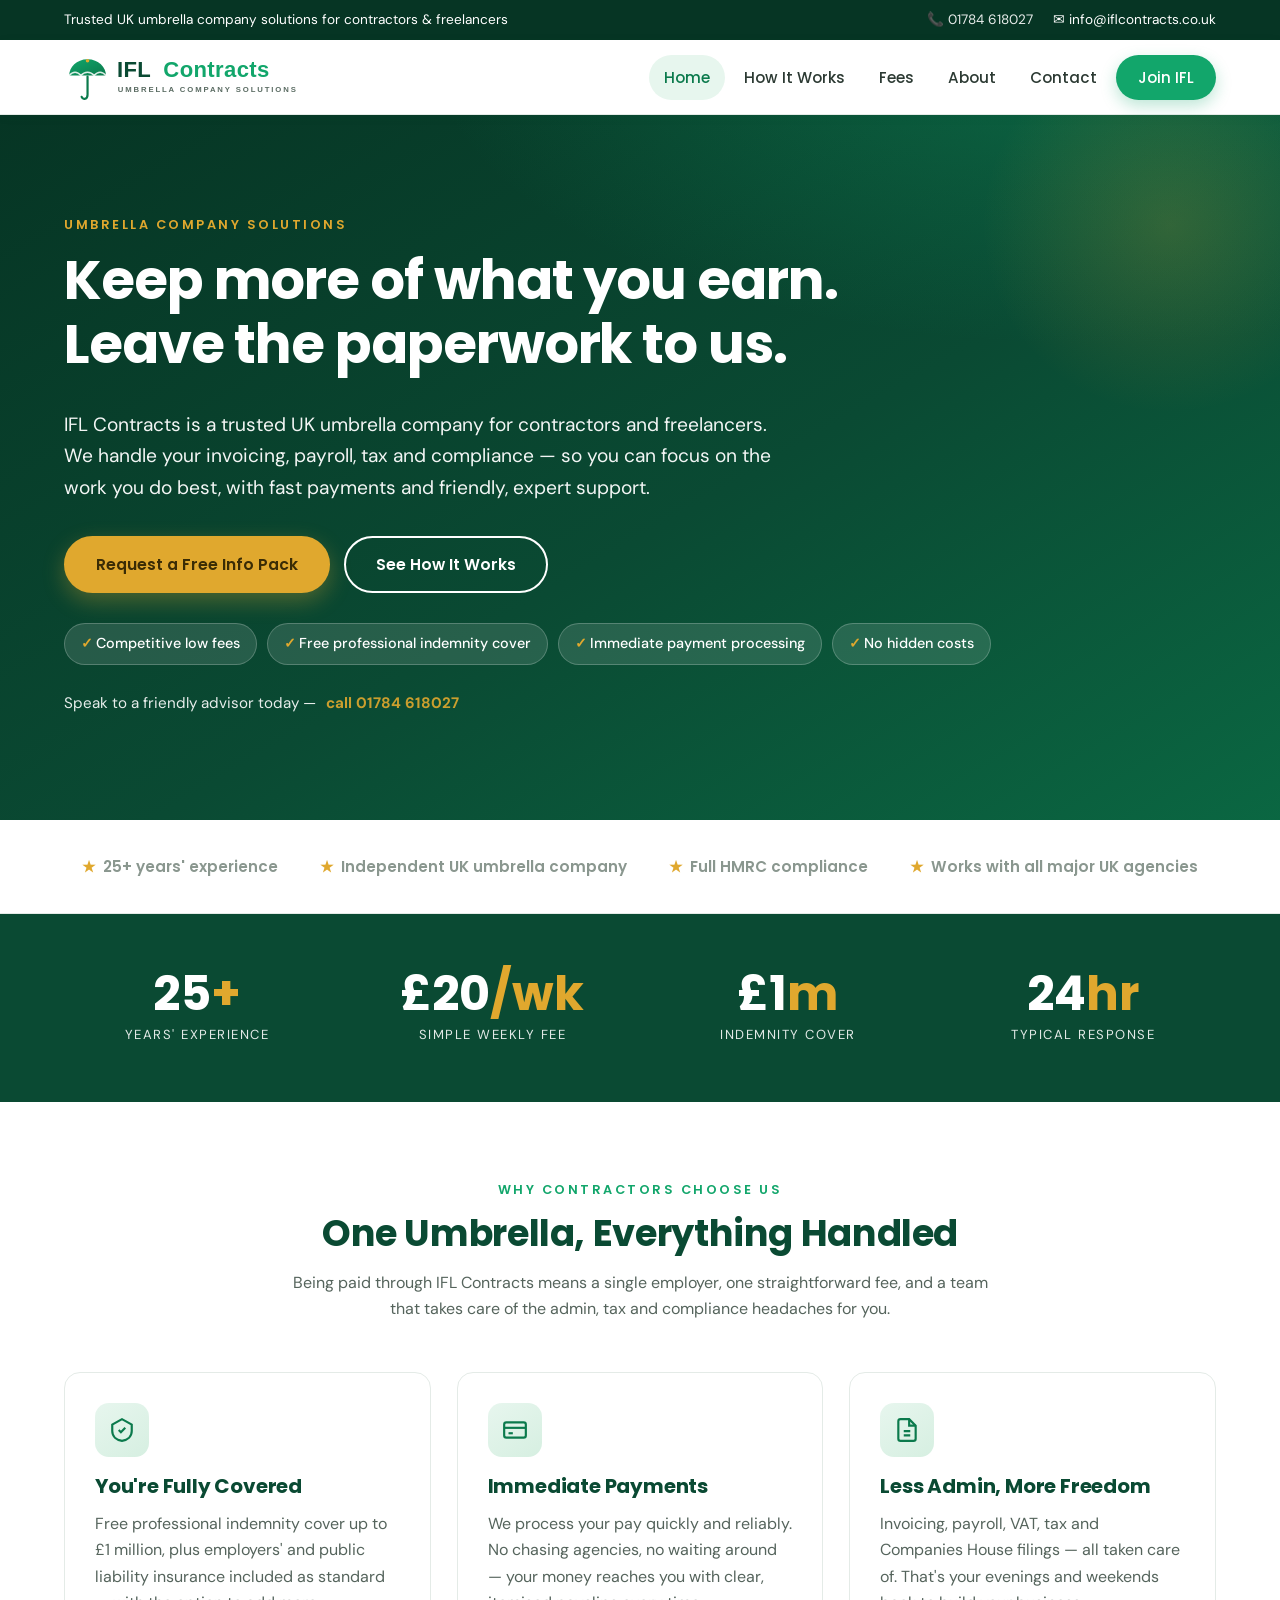
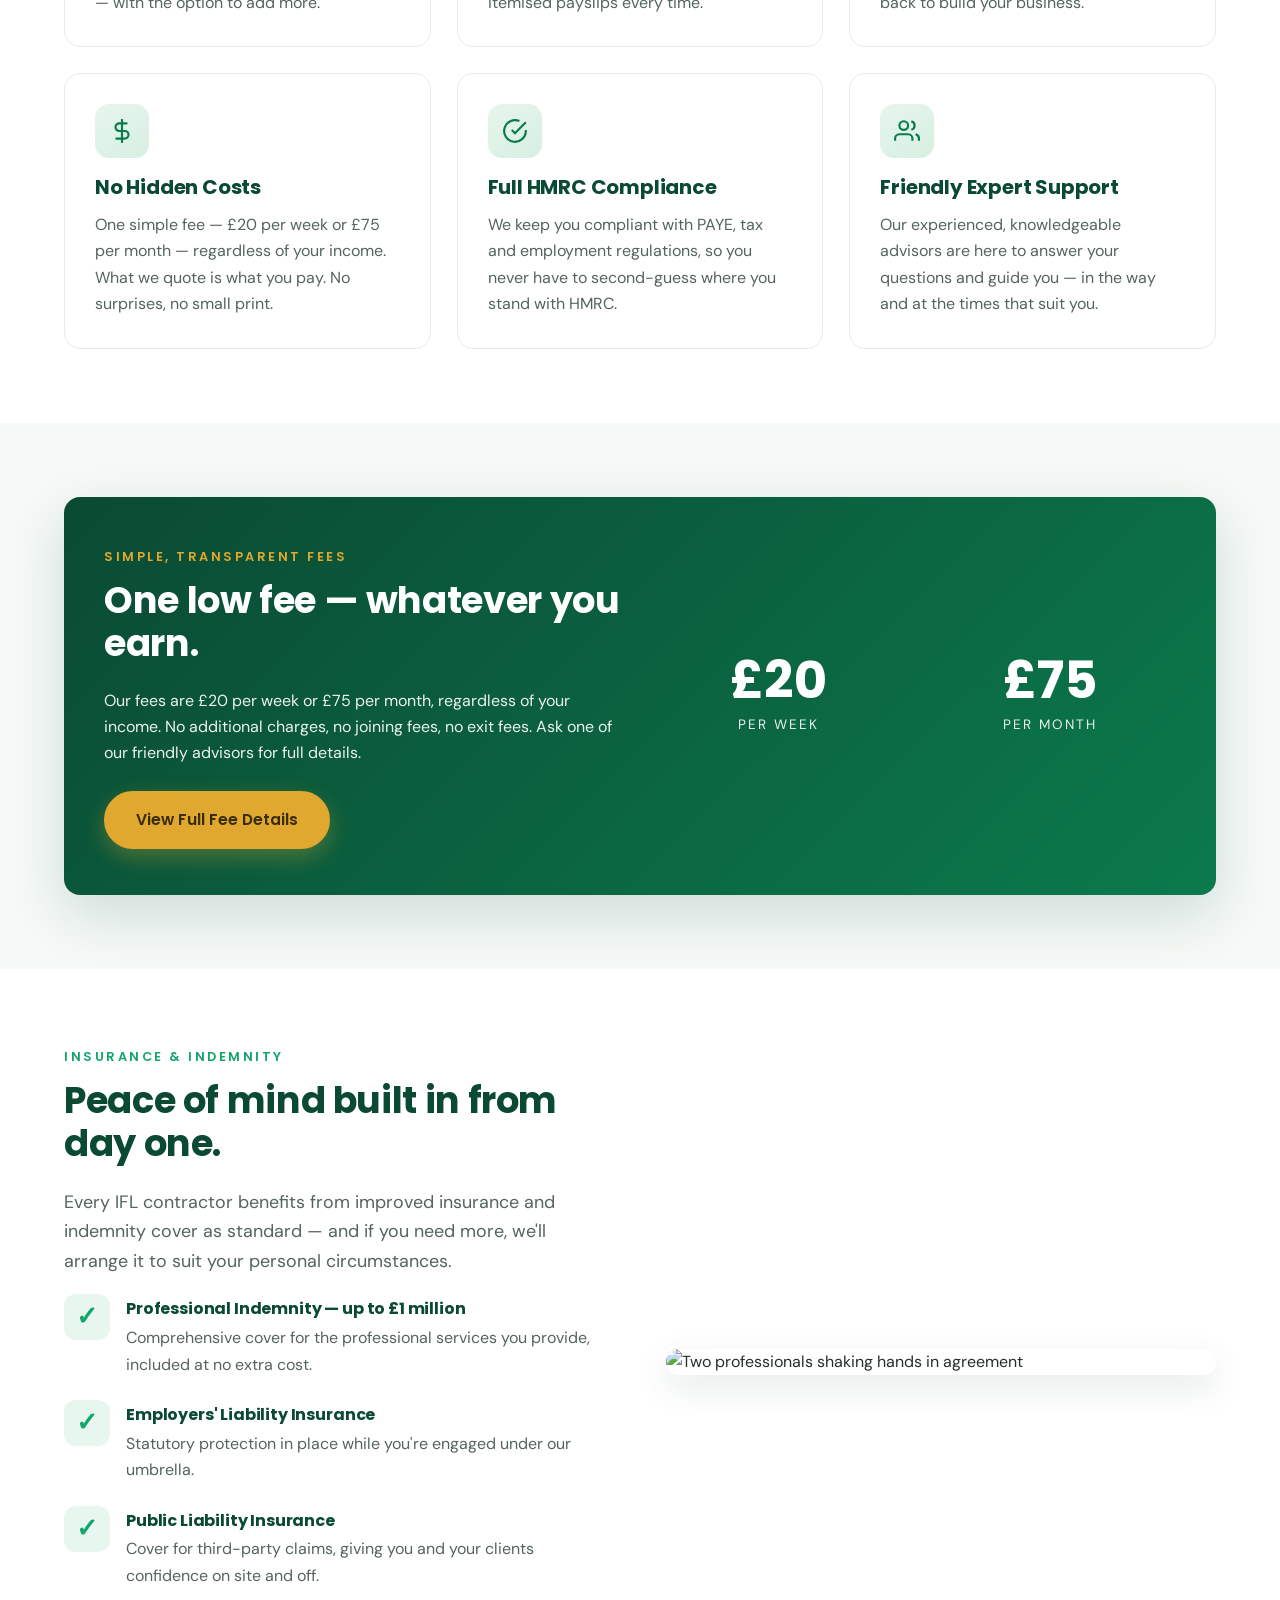
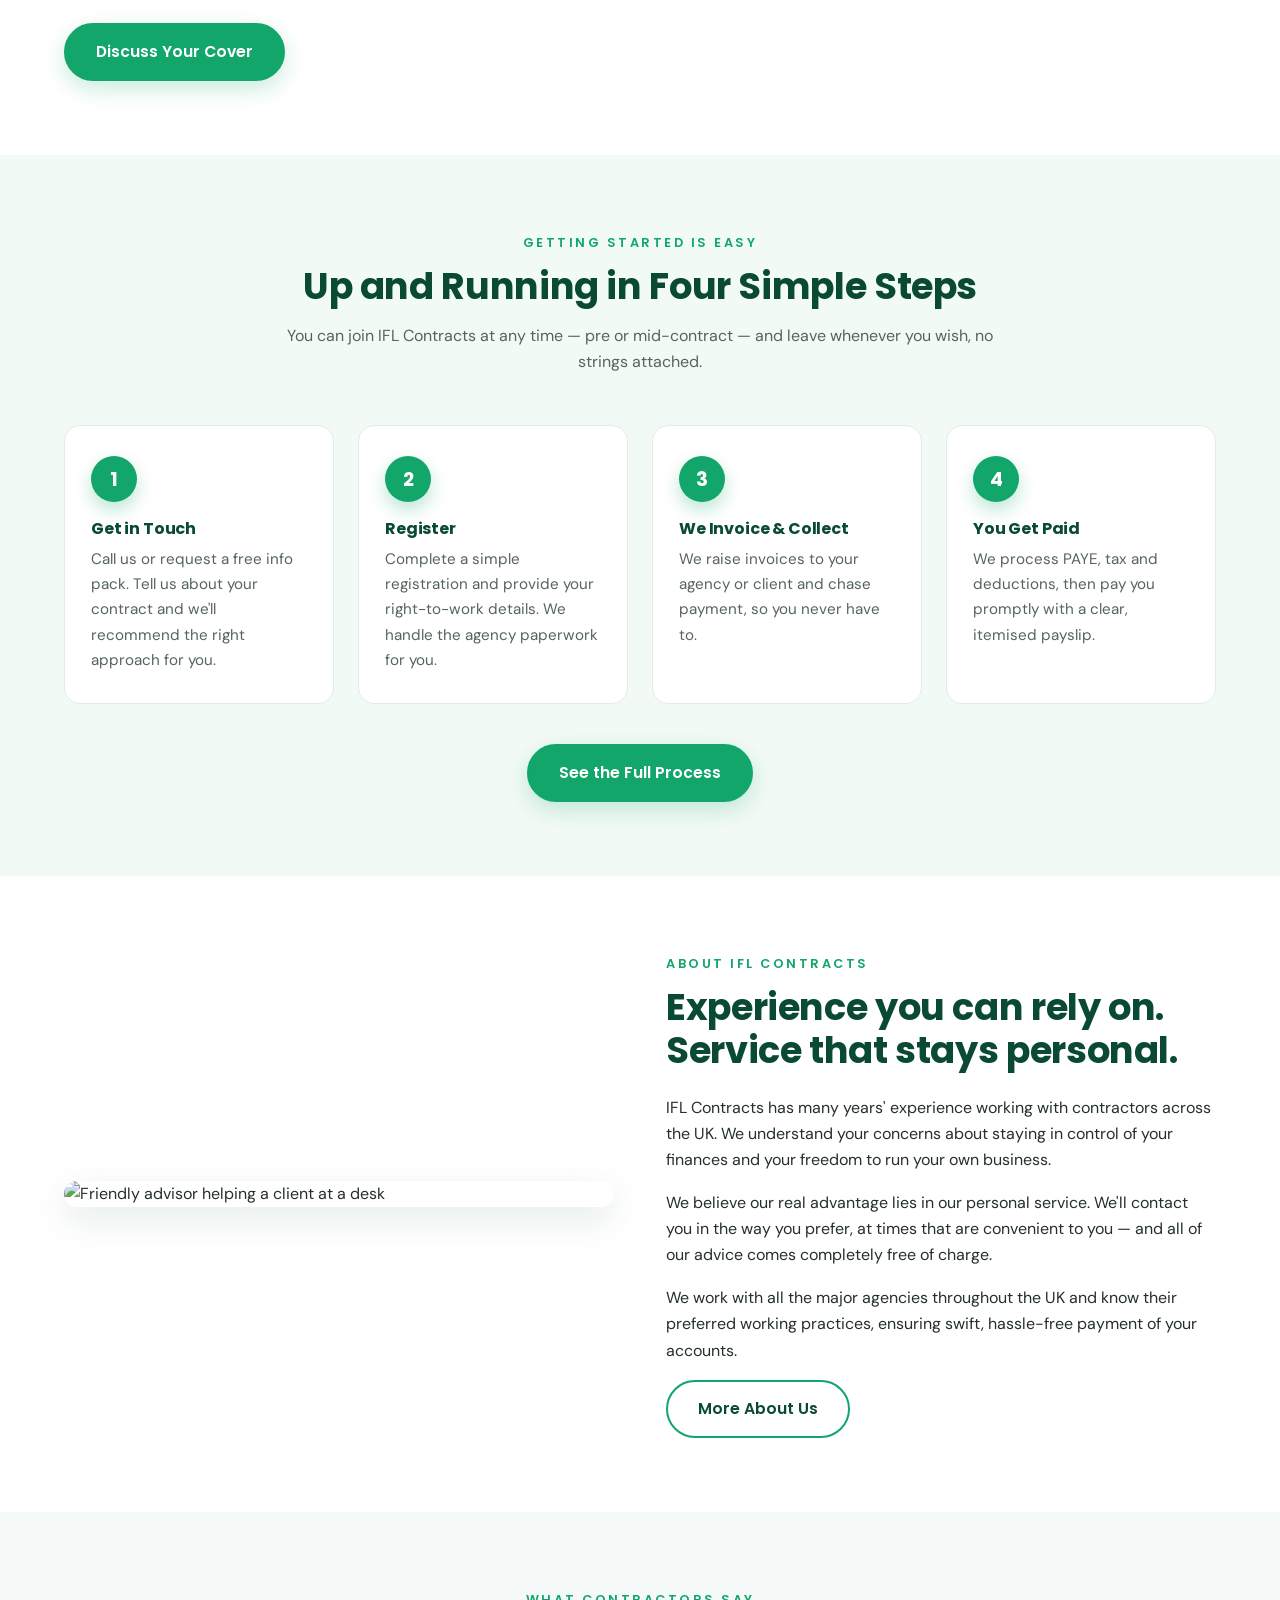
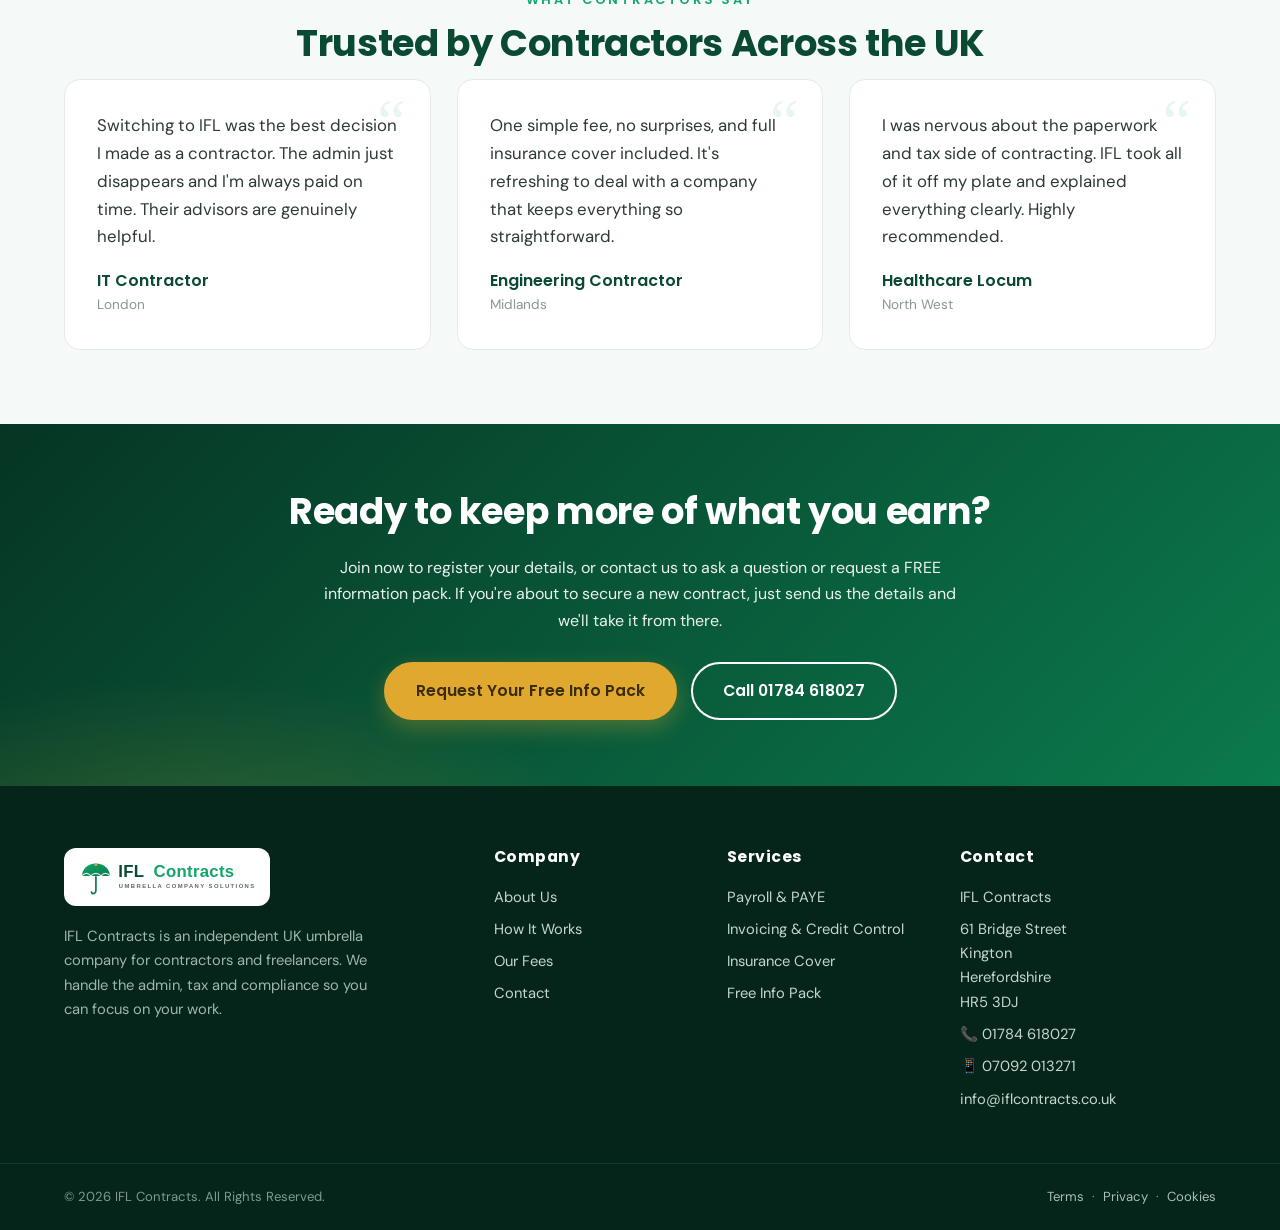
==== index.html @ 3b2f6ac6 "Initial commit — IFL Contracts website" ====
<!DOCTYPE html>
<html lang="en-GB">
<head>
  <meta charset="UTF-8">
  <meta name="viewport" content="width=device-width, initial-scale=1.0">
  <title>IFL Contracts — Umbrella Company Solutions for UK Contractors</title>
  <meta name="description" content="IFL Contracts is a trusted UK umbrella company for contractors and freelancers. Competitive low fees from £20 per week, free professional indemnity cover, immediate payment processing and no hidden costs.">
  <link rel="icon" href="images/favicon.svg" type="image/svg+xml">
  <link rel="preconnect" href="https://fonts.googleapis.com">
  <link rel="preconnect" href="https://fonts.gstatic.com" crossorigin>
  <link href="https://fonts.googleapis.com/css2?family=Poppins:wght@400;500;600;700&family=DM+Sans:wght@400;500;600;700&display=swap" rel="stylesheet">
  <link rel="stylesheet" href="css/style.css">
</head>
<body>

<!-- ===== Top bar ===== -->
<div class="topbar">
  <div class="container">
    <div>Trusted UK umbrella company solutions for contractors &amp; freelancers</div>
    <div class="links">
      <span>📞 01784 618027</span>
      <a href="mailto:info@iflcontracts.co.uk">✉ info@iflcontracts.co.uk</a>
    </div>
  </div>
</div>

<!-- ===== Header ===== -->
<header class="site-header">
  <div class="container">
    <a href="index.html" class="brand">
      <img src="images/logo.svg" alt="IFL Contracts — Umbrella Company Solutions">
    </a>
    <button class="nav-toggle" aria-label="Toggle navigation"><span></span><span></span><span></span></button>
    <nav class="main-nav">
      <a href="index.html" class="active">Home</a>
      <a href="how-it-works.html">How It Works</a>
      <a href="pricing.html">Fees</a>
      <a href="about.html">About</a>
      <a href="contact.html">Contact</a>
      <a href="contact.html" class="nav-cta">Join IFL</a>
    </nav>
  </div>
</header>

<!-- ===== Hero ===== -->
<section class="hero">
  <div class="container">
    <span class="eyebrow" style="color:#E0A82E;">Umbrella Company Solutions</span>
    <h1>Keep more of what you earn. Leave the paperwork to us.</h1>
    <p class="lead">IFL Contracts is a trusted UK umbrella company for contractors and freelancers. We handle your invoicing, payroll, tax and compliance — so you can focus on the work you do best, with fast payments and friendly, expert support.</p>
    <div class="actions">
      <a href="contact.html" class="btn btn-gold">Request a Free Info Pack</a>
      <a href="how-it-works.html" class="btn btn-outline" style="color:#fff; border-color:#fff;">See How It Works</a>
    </div>
    <div class="hero-pills">
      <span>Competitive low fees</span>
      <span>Free professional indemnity cover</span>
      <span>Immediate payment processing</span>
      <span>No hidden costs</span>
    </div>
    <div class="hero-note">Speak to a friendly advisor today — <strong>call 01784 618027</strong></div>
  </div>
</section>

<!-- ===== Trust strip ===== -->
<div class="trust-strip">
  <div class="container">
    <span>25+ years' experience</span>
    <span>Independent UK umbrella company</span>
    <span>Full HMRC compliance</span>
    <span>Works with all major UK agencies</span>
  </div>
</div>

<!-- ===== Stats ===== -->
<section class="section-dark" style="padding:56px 0;">
  <div class="container">
    <div class="stats">
      <div class="stat"><div class="num">25<span>+</span></div><div class="label">Years' Experience</div></div>
      <div class="stat"><div class="num">£20<span>/wk</span></div><div class="label">Simple Weekly Fee</div></div>
      <div class="stat"><div class="num">£1<span>m</span></div><div class="label">Indemnity Cover</div></div>
      <div class="stat"><div class="num">24<span>hr</span></div><div class="label">Typical Response</div></div>
    </div>
  </div>
</section>

<!-- ===== Why IFL / What we do ===== -->
<section>
  <div class="container">
    <div class="text-center">
      <span class="eyebrow">Why Contractors Choose Us</span>
      <h2 class="section-title">One Umbrella, Everything Handled</h2>
      <p class="section-sub">Being paid through IFL Contracts means a single employer, one straightforward fee, and a team that takes care of the admin, tax and compliance headaches for you.</p>
    </div>
    <div class="grid grid-3">
      <div class="card">
        <div class="icon">
          <svg width="26" height="26" viewBox="0 0 24 24" fill="none" stroke="currentColor" stroke-width="2"><path d="M12 2 3 7v6c0 5 3.8 8.4 9 9 5.2-.6 9-4 9-9V7z"/><path d="M9 12l2 2 4-4"/></svg>
        </div>
        <h3>You're Fully Covered</h3>
        <p>Free professional indemnity cover up to £1 million, plus employers' and public liability insurance included as standard — with the option to add more.</p>
      </div>
      <div class="card">
        <div class="icon">
          <svg width="26" height="26" viewBox="0 0 24 24" fill="none" stroke="currentColor" stroke-width="2"><rect x="2" y="5" width="20" height="14" rx="2"/><path d="M2 10h20"/><path d="M6 15h4"/></svg>
        </div>
        <h3>Immediate Payments</h3>
        <p>We process your pay quickly and reliably. No chasing agencies, no waiting around — your money reaches you with clear, itemised payslips every time.</p>
      </div>
      <div class="card">
        <div class="icon">
          <svg width="26" height="26" viewBox="0 0 24 24" fill="none" stroke="currentColor" stroke-width="2"><path d="M14 2H6a2 2 0 0 0-2 2v16a2 2 0 0 0 2 2h12a2 2 0 0 0 2-2V8z"/><path d="M14 2v6h6"/><path d="M9 13h6M9 17h6"/></svg>
        </div>
        <h3>Less Admin, More Freedom</h3>
        <p>Invoicing, payroll, VAT, tax and Companies House filings — all taken care of. That's your evenings and weekends back to build your business.</p>
      </div>
      <div class="card">
        <div class="icon">
          <svg width="26" height="26" viewBox="0 0 24 24" fill="none" stroke="currentColor" stroke-width="2"><line x1="12" y1="1" x2="12" y2="23"/><path d="M17 5H9.5a3.5 3.5 0 0 0 0 7h5a3.5 3.5 0 0 1 0 7H6"/></svg>
        </div>
        <h3>No Hidden Costs</h3>
        <p>One simple fee — £20 per week or £75 per month — regardless of your income. What we quote is what you pay. No surprises, no small print.</p>
      </div>
      <div class="card">
        <div class="icon">
          <svg width="26" height="26" viewBox="0 0 24 24" fill="none" stroke="currentColor" stroke-width="2"><path d="M22 11.08V12a10 10 0 1 1-5.93-9.14"/><path d="M22 4 12 14.01l-3-3"/></svg>
        </div>
        <h3>Full HMRC Compliance</h3>
        <p>We keep you compliant with PAYE, tax and employment regulations, so you never have to second-guess where you stand with HMRC.</p>
      </div>
      <div class="card">
        <div class="icon">
          <svg width="26" height="26" viewBox="0 0 24 24" fill="none" stroke="currentColor" stroke-width="2"><path d="M17 21v-2a4 4 0 0 0-4-4H5a4 4 0 0 0-4 4v2"/><circle cx="9" cy="7" r="4"/><path d="M23 21v-2a4 4 0 0 0-3-3.87"/><path d="M16 3.13a4 4 0 0 1 0 7.75"/></svg>
        </div>
        <h3>Friendly Expert Support</h3>
        <p>Our experienced, knowledgeable advisors are here to answer your questions and guide you — in the way and at the times that suit you.</p>
      </div>
    </div>
  </div>
</section>

<!-- ===== Fee band ===== -->
<section class="section-soft">
  <div class="container">
    <div class="fee-band">
      <div>
        <span class="eyebrow" style="color:#E0A82E;">Simple, Transparent Fees</span>
        <h2>One low fee — whatever you earn.</h2>
        <p style="opacity:.92; margin-bottom:0;">Our fees are £20 per week or £75 per month, regardless of your income. No additional charges, no joining fees, no exit fees. Ask one of our friendly advisors for full details.</p>
        <a href="pricing.html" class="btn btn-gold" style="margin-top:24px;">View Full Fee Details</a>
      </div>
      <div style="display:grid; grid-template-columns:1fr 1fr; gap:20px; align-items:center;">
        <div class="fee-item">
          <div class="amount">£20</div>
          <div class="per">Per Week</div>
        </div>
        <div class="fee-item">
          <div class="amount">£75</div>
          <div class="per">Per Month</div>
        </div>
      </div>
    </div>
  </div>
</section>

<!-- ===== You're covered ===== -->
<section id="cover">
  <div class="container">
    <div class="content-grid">
      <div>
        <span class="eyebrow">Insurance &amp; Indemnity</span>
        <h2>Peace of mind built in from day one.</h2>
        <p class="lead-in">Every IFL contractor benefits from improved insurance and indemnity cover as standard — and if you need more, we'll arrange it to suit your personal circumstances.</p>
        <div class="value-prop">
          <div class="num">✓</div>
          <div>
            <h4>Professional Indemnity — up to £1 million</h4>
            <p>Comprehensive cover for the professional services you provide, included at no extra cost.</p>
          </div>
        </div>
        <div class="value-prop">
          <div class="num">✓</div>
          <div>
            <h4>Employers' Liability Insurance</h4>
            <p>Statutory protection in place while you're engaged under our umbrella.</p>
          </div>
        </div>
        <div class="value-prop">
          <div class="num">✓</div>
          <div>
            <h4>Public Liability Insurance</h4>
            <p>Cover for third-party claims, giving you and your clients confidence on site and off.</p>
          </div>
        </div>
        <a href="contact.html" class="btn" style="margin-top:12px;">Discuss Your Cover</a>
      </div>
      <div>
        <img src="https://images.unsplash.com/photo-1521791136064-7986c2920216?auto=format&fit=crop&w=900&q=70" alt="Two professionals shaking hands in agreement">
      </div>
    </div>
  </div>
</section>

<!-- ===== How it works preview ===== -->
<section class="section-tint">
  <div class="container">
    <div class="text-center">
      <span class="eyebrow">Getting Started Is Easy</span>
      <h2 class="section-title">Up and Running in Four Simple Steps</h2>
      <p class="section-sub">You can join IFL Contracts at any time — pre or mid-contract — and leave whenever you wish, no strings attached.</p>
    </div>
    <div class="steps">
      <div class="step">
        <div class="n">1</div>
        <h4>Get in Touch</h4>
        <p>Call us or request a free info pack. Tell us about your contract and we'll recommend the right approach for you.</p>
      </div>
      <div class="step">
        <div class="n">2</div>
        <h4>Register</h4>
        <p>Complete a simple registration and provide your right-to-work details. We handle the agency paperwork for you.</p>
      </div>
      <div class="step">
        <div class="n">3</div>
        <h4>We Invoice &amp; Collect</h4>
        <p>We raise invoices to your agency or client and chase payment, so you never have to.</p>
      </div>
      <div class="step">
        <div class="n">4</div>
        <h4>You Get Paid</h4>
        <p>We process PAYE, tax and deductions, then pay you promptly with a clear, itemised payslip.</p>
      </div>
    </div>
    <div class="text-center mt-40">
      <a href="how-it-works.html" class="btn">See the Full Process</a>
    </div>
  </div>
</section>

<!-- ===== About / experience ===== -->
<section>
  <div class="container">
    <div class="content-grid">
      <div>
        <img src="https://images.unsplash.com/photo-1600880292203-757bb62b4baf?auto=format&fit=crop&w=900&q=70" alt="Friendly advisor helping a client at a desk">
      </div>
      <div>
        <span class="eyebrow">About IFL Contracts</span>
        <h2>Experience you can rely on. Service that stays personal.</h2>
        <p>IFL Contracts has many years' experience working with contractors across the UK. We understand your concerns about staying in control of your finances and your freedom to run your own business.</p>
        <p>We believe our real advantage lies in our personal service. We'll contact you in the way you prefer, at times that are convenient to you — and all of our advice comes completely free of charge.</p>
        <p>We work with all the major agencies throughout the UK and know their preferred working practices, ensuring swift, hassle-free payment of your accounts.</p>
        <a href="about.html" class="btn btn-outline">More About Us</a>
      </div>
    </div>
  </div>
</section>

<!-- ===== Testimonials ===== -->
<section class="section-soft">
  <div class="container">
    <div class="text-center">
      <span class="eyebrow">What Contractors Say</span>
      <h2 class="section-title">Trusted by Contractors Across the UK</h2>
    </div>
    <div class="grid grid-3">
      <div class="testimonial">
        <p class="quote">Switching to IFL was the best decision I made as a contractor. The admin just disappears and I'm always paid on time. Their advisors are genuinely helpful.</p>
        <div class="author">IT Contractor</div>
        <div class="role">London</div>
      </div>
      <div class="testimonial">
        <p class="quote">One simple fee, no surprises, and full insurance cover included. It's refreshing to deal with a company that keeps everything so straightforward.</p>
        <div class="author">Engineering Contractor</div>
        <div class="role">Midlands</div>
      </div>
      <div class="testimonial">
        <p class="quote">I was nervous about the paperwork and tax side of contracting. IFL took all of it off my plate and explained everything clearly. Highly recommended.</p>
        <div class="author">Healthcare Locum</div>
        <div class="role">North West</div>
      </div>
    </div>
  </div>
</section>

<!-- ===== CTA ===== -->
<section class="cta-banner">
  <div class="container">
    <h2>Ready to keep more of what you earn?</h2>
    <p>Join now to register your details, or contact us to ask a question or request a FREE information pack. If you're about to secure a new contract, just send us the details and we'll take it from there.</p>
    <div class="actions">
      <a href="contact.html" class="btn btn-gold">Request Your Free Info Pack</a>
      <a href="tel:+441784618027" class="btn btn-outline" style="color:#fff;border-color:#fff;">Call 01784 618027</a>
    </div>
  </div>
</section>

<!-- ===== Footer ===== -->
<footer class="site-footer">
  <div class="container">
    <div class="footer-brand">
      <img src="images/logo.svg" alt="IFL Contracts">
      <p>IFL Contracts is an independent UK umbrella company for contractors and freelancers. We handle the admin, tax and compliance so you can focus on your work.</p>
    </div>
    <div>
      <h4>Company</h4>
      <ul>
        <li><a href="about.html">About Us</a></li>
        <li><a href="how-it-works.html">How It Works</a></li>
        <li><a href="pricing.html">Our Fees</a></li>
        <li><a href="contact.html">Contact</a></li>
      </ul>
    </div>
    <div>
      <h4>Services</h4>
      <ul>
        <li><a href="how-it-works.html">Payroll &amp; PAYE</a></li>
        <li><a href="how-it-works.html">Invoicing &amp; Credit Control</a></li>
        <li><a href="index.html#cover">Insurance Cover</a></li>
        <li><a href="contact.html">Free Info Pack</a></li>
      </ul>
    </div>
    <div>
      <h4>Contact</h4>
      <ul>
        <li>IFL Contracts</li>
        <li>61 Bridge Street<br>Kington<br>Herefordshire<br>HR5 3DJ</li>
        <li>📞 01784 618027</li>
        <li>📱 07092 013271</li>
        <li><a href="mailto:info@iflcontracts.co.uk">info@iflcontracts.co.uk</a></li>
      </ul>
    </div>
  </div>
  <div class="footer-bottom">
    <div class="container">
      <div>© <span id="year"></span> IFL Contracts. All Rights Reserved.</div>
      <div>
        <a href="terms.html">Terms</a> &nbsp;·&nbsp;
        <a href="privacy.html">Privacy</a> &nbsp;·&nbsp;
        <a href="privacy.html#cookies">Cookies</a>
      </div>
    </div>
  </div>
</footer>

<script src="js/site.js"></script>
</body>
</html>
---- css/style.css ----
/* IFL Contracts — Umbrella Company Solutions — shared stylesheet */

/* ---------- Reset & base ---------- */
*, *::before, *::after { box-sizing: border-box; }
html { scroll-behavior: smooth; }
body {
  margin: 0;
  font-family: 'DM Sans', -apple-system, BlinkMacSystemFont, 'Segoe UI', Roboto, sans-serif;
  font-size: 16px;
  line-height: 1.65;
  color: #253029;
  background: #ffffff;
  -webkit-font-smoothing: antialiased;
}

img { max-width: 100%; display: block; }
a { color: var(--green); text-decoration: none; }
a:hover { text-decoration: underline; }

h1, h2, h3, h4, h5, h6 {
  font-family: 'Poppins', 'Segoe UI', -apple-system, sans-serif;
  font-weight: 700;
  letter-spacing: -0.01em;
  margin: 0 0 0.6em;
  line-height: 1.18;
  color: var(--green-dark);
}
h1 { font-size: clamp(2.1rem, 4.6vw, 3.4rem); letter-spacing: -0.02em; }
h2 { font-size: clamp(1.7rem, 3vw, 2.3rem); }
h3 { font-size: 1.25rem; }
p { margin: 0 0 1em; }

:root {
  --green: #12A66B;
  --green-dark: #0A4A33;
  --green-deep: #063524;
  --green-mid: #0B7A4C;
  --green-light: #E7F6EE;
  --green-tint: #F2FAF6;
  --gold: #E0A82E;
  --gold-dark: #B9861A;
  --black: #253029;
  --grey-900: #2c3a33;
  --grey-700: #55645c;
  --grey-500: #8a978f;
  --grey-200: #e4ebe7;
  --grey-100: #f2f6f4;
  --bg-soft: #f5f9f7;
  --max-w: 1200px;
  --shadow-sm: 0 2px 10px rgba(10,74,51,0.06);
  --shadow-md: 0 12px 34px rgba(10,74,51,0.12);
  --shadow-lg: 0 20px 55px rgba(10,74,51,0.16);
  --radius: 16px;
  --radius-sm: 10px;
}

.container { max-width: var(--max-w); margin: 0 auto; padding: 0 24px; }
.container-narrow { max-width: 820px; margin: 0 auto; padding: 0 24px; }

/* ---------- Top bar ---------- */
.topbar {
  background: var(--green-deep);
  color: #fff;
  font-size: 0.85rem;
  padding: 9px 0;
}
.topbar .container { display: flex; justify-content: space-between; align-items: center; gap: 16px; flex-wrap: wrap; }
.topbar a { color: #fff; }
.topbar a:hover { color: var(--gold); text-decoration: none; }
.topbar .links { display: flex; gap: 20px; flex-wrap: wrap; }
.topbar .links span { opacity: 0.9; }

/* ---------- Header / Nav ---------- */
.site-header {
  background: rgba(255,255,255,0.92);
  backdrop-filter: saturate(160%) blur(8px);
  border-bottom: 1px solid var(--grey-200);
  position: sticky;
  top: 0;
  z-index: 50;
  box-shadow: var(--shadow-sm);
}
.site-header .container {
  display: flex;
  align-items: center;
  justify-content: space-between;
  padding-top: 12px;
  padding-bottom: 12px;
  gap: 24px;
}
.brand { display: flex; align-items: center; gap: 12px; }
.brand img { height: 50px; width: auto; }

.main-nav { display: flex; align-items: center; gap: 4px; }
.main-nav a {
  color: var(--grey-900);
  font-family: 'Poppins', sans-serif;
  font-weight: 500;
  font-size: 0.95rem;
  padding: 10px 15px;
  border-radius: 999px;
  text-decoration: none;
  transition: color .15s, background .15s;
}
.main-nav a:hover, .main-nav a.active {
  color: var(--green-mid);
  background: var(--green-light);
}
.nav-cta {
  background: var(--green);
  color: #fff !important;
  padding: 10px 22px !important;
  box-shadow: 0 6px 16px rgba(18,166,107,0.28);
}
.nav-cta:hover { background: var(--green-mid) !important; }

.nav-toggle {
  display: none;
  background: none;
  border: 0;
  cursor: pointer;
  padding: 8px;
}
.nav-toggle span {
  display: block;
  width: 26px;
  height: 3px;
  border-radius: 3px;
  background: var(--green-dark);
  margin: 5px 0;
  transition: .2s;
}

@media (max-width: 900px) {
  .nav-toggle { display: block; }
  .main-nav {
    position: absolute;
    top: 100%;
    left: 0; right: 0;
    background: #fff;
    flex-direction: column;
    align-items: stretch;
    padding: 10px 16px 18px;
    border-bottom: 1px solid var(--grey-200);
    box-shadow: var(--shadow-md);
    display: none;
  }
  .main-nav.open { display: flex; }
  .main-nav a { padding: 14px 14px; border-radius: var(--radius-sm); }
  .nav-cta { text-align: center; }
}

/* ---------- Buttons ---------- */
.btn {
  display: inline-block;
  background: var(--green);
  color: #fff;
  padding: 14px 30px;
  font-family: 'Poppins', sans-serif;
  font-weight: 600;
  font-size: 0.98rem;
  border: 2px solid var(--green);
  border-radius: 999px;
  cursor: pointer;
  transition: all 0.18s ease;
  text-decoration: none;
  box-shadow: 0 8px 22px rgba(18,166,107,0.22);
}
.btn:hover { background: var(--green-mid); border-color: var(--green-mid); text-decoration: none; transform: translateY(-2px); }
.btn-outline { background: transparent; color: var(--green-dark); box-shadow: none; }
.btn-outline:hover { background: var(--green-dark); color: #fff; border-color: var(--green-dark); }
.btn-light { background: #fff; color: var(--green-dark); border-color: #fff; }
.btn-light:hover { background: var(--green-light); border-color: var(--green-light); color: var(--green-dark); }
.btn-gold { background: var(--gold); border-color: var(--gold); color: #3a2c05; box-shadow: 0 8px 22px rgba(224,168,46,0.32); }
.btn-gold:hover { background: var(--gold-dark); border-color: var(--gold-dark); color: #fff; }

/* ---------- Hero ---------- */
.hero {
  position: relative;
  background:
    radial-gradient(1100px 500px at 85% -10%, rgba(18,166,107,0.35), transparent 60%),
    linear-gradient(150deg, var(--green-deep) 0%, var(--green-dark) 55%, var(--green-mid) 130%);
  color: #fff;
  padding: 96px 0 104px;
  overflow: hidden;
}
.hero::after {
  content: '';
  position: absolute;
  right: -80px; top: -80px;
  width: 380px; height: 380px;
  background: radial-gradient(circle, rgba(224,168,46,0.18), transparent 70%);
  border-radius: 50%;
}
.hero .container { position: relative; z-index: 1; }
.hero h1 { color: #fff; max-width: 860px; }
.hero p.lead { font-size: 1.2rem; max-width: 720px; opacity: 0.95; margin-bottom: 32px; }
.hero .actions { display: flex; gap: 14px; flex-wrap: wrap; }
.hero .hero-note { margin-top: 26px; font-size: 0.95rem; opacity: 0.9; display: flex; align-items: center; gap: 10px; flex-wrap: wrap; }
.hero .hero-note strong { color: var(--gold); }

/* Hero highlight pills */
.hero-pills { display: flex; flex-wrap: wrap; gap: 10px; margin-top: 30px; }
.hero-pills span {
  background: rgba(255,255,255,0.12);
  border: 1px solid rgba(255,255,255,0.22);
  border-radius: 999px;
  padding: 8px 16px;
  font-size: 0.9rem;
  font-weight: 500;
}
.hero-pills span::before { content: '✓ '; color: var(--gold); font-weight: 700; }

/* ---------- Sections ---------- */
section { padding: 74px 0; }
.section-soft { background: var(--bg-soft); }
.section-tint { background: var(--green-tint); }
.section-dark { background: var(--green-dark); color: #fff; }
.section-dark h1, .section-dark h2, .section-dark h3, .section-dark h4 { color: #fff; }
.section-title { text-align: center; margin-bottom: 14px; }
.section-sub { text-align: center; color: var(--grey-700); max-width: 720px; margin: 0 auto 50px; }
.section-dark .section-sub { color: rgba(255,255,255,0.85); }

.eyebrow {
  display: inline-block;
  font-family: 'Poppins', sans-serif;
  font-weight: 600;
  text-transform: uppercase;
  letter-spacing: 2.5px;
  color: var(--green);
  font-size: 0.8rem;
  margin-bottom: 12px;
}
.section-dark .eyebrow { color: var(--gold); }

/* ---------- Grids ---------- */
.grid { display: grid; gap: 26px; }
.grid-3 { grid-template-columns: repeat(3, 1fr); }
.grid-4 { grid-template-columns: repeat(4, 1fr); }
.grid-2 { grid-template-columns: repeat(2, 1fr); }
@media (max-width: 900px) { .grid-3, .grid-4 { grid-template-columns: repeat(2, 1fr); } }
@media (max-width: 600px) { .grid-3, .grid-4, .grid-2 { grid-template-columns: 1fr; } }

/* Service / feature card */
.card {
  background: #fff;
  border: 1px solid var(--grey-200);
  border-radius: var(--radius);
  padding: 30px;
  transition: transform 0.18s ease, box-shadow 0.18s ease;
}
.card:hover { transform: translateY(-4px); box-shadow: var(--shadow-md); }
.card .icon {
  width: 54px; height: 54px;
  border-radius: 14px;
  background: linear-gradient(145deg, var(--green-light), #d6efe1);
  color: var(--green-mid);
  display: flex; align-items: center; justify-content: center;
  margin-bottom: 18px;
}
.card h3 { color: var(--green-dark); }
.card p { color: var(--grey-700); margin-bottom: 0; }

/* Stats */
.stats {
  display: grid;
  grid-template-columns: repeat(4, 1fr);
  gap: 30px;
  text-align: center;
}
.stat .num {
  font-family: 'Poppins', sans-serif;
  font-weight: 700;
  font-size: 3rem;
  color: #fff;
  line-height: 1;
  margin-bottom: 6px;
}
.stat .num span { color: var(--gold); }
.stat .label { text-transform: uppercase; letter-spacing: 1.5px; font-size: 0.82rem; opacity: 0.88; }
@media (max-width: 700px) { .stats { grid-template-columns: repeat(2, 1fr); gap: 26px; } }

/* Benefit / feature with check */
.feature {
  display: flex;
  gap: 16px;
  align-items: flex-start;
  background: #fff;
  border: 1px solid var(--grey-200);
  border-radius: var(--radius);
  padding: 24px;
}
.feature .check {
  flex-shrink: 0;
  width: 40px; height: 40px;
  border-radius: 50%;
  background: var(--green-light);
  color: var(--green-mid);
  display: flex; align-items: center; justify-content: center;
  font-weight: 700;
}
.feature h4 { color: var(--green-dark); margin: 2px 0 6px; font-family: 'Poppins', sans-serif; }
.feature p { color: var(--grey-700); margin: 0; font-size: 0.95rem; }

/* Steps (how it works) */
.steps { display: grid; grid-template-columns: repeat(4, 1fr); gap: 24px; counter-reset: step; }
@media (max-width: 900px) { .steps { grid-template-columns: repeat(2, 1fr); } }
@media (max-width: 520px) { .steps { grid-template-columns: 1fr; } }
.step {
  background: #fff;
  border: 1px solid var(--grey-200);
  border-radius: var(--radius);
  padding: 30px 26px;
  position: relative;
}
.step .n {
  width: 46px; height: 46px;
  border-radius: 50%;
  background: var(--green);
  color: #fff;
  font-family: 'Poppins', sans-serif;
  font-weight: 700;
  font-size: 1.2rem;
  display: flex; align-items: center; justify-content: center;
  margin-bottom: 18px;
  box-shadow: 0 8px 18px rgba(18,166,107,0.28);
}
.step h4 { color: var(--green-dark); font-family: 'Poppins', sans-serif; margin-bottom: 8px; }
.step p { color: var(--grey-700); margin: 0; font-size: 0.95rem; }

/* Fee highlight */
.fee-band {
  background: linear-gradient(135deg, var(--green-dark), var(--green-mid));
  color: #fff;
  border-radius: var(--radius);
  padding: 46px 40px;
  display: grid;
  grid-template-columns: 1fr 1fr;
  gap: 24px;
  box-shadow: var(--shadow-lg);
}
@media (max-width: 760px) { .fee-band { grid-template-columns: 1fr; text-align: center; } }
.fee-band h2 { color: #fff; }
.fee-item { text-align: center; }
.fee-item .amount { font-family: 'Poppins', sans-serif; font-weight: 700; font-size: 3.2rem; line-height: 1; color: #fff; }
.fee-item .amount span { color: var(--gold); }
.fee-item .per { text-transform: uppercase; letter-spacing: 2px; font-size: 0.85rem; opacity: 0.9; margin-top: 8px; }

/* Testimonials */
.testimonial {
  background: #fff;
  padding: 32px;
  border-radius: var(--radius);
  border: 1px solid var(--grey-200);
  position: relative;
}
.testimonial::before {
  content: '\201C';
  position: absolute;
  top: 10px; right: 24px;
  font-family: Georgia, serif;
  font-size: 4rem;
  color: var(--green-light);
  line-height: 1;
}
.testimonial p.quote { font-size: 1.05rem; color: var(--grey-900); }
.testimonial .author { font-family: 'Poppins', sans-serif; font-weight: 600; color: var(--green-dark); }
.testimonial .role { font-size: 0.85rem; color: var(--grey-500); }

/* CTA banner */
.cta-banner {
  background:
    radial-gradient(700px 300px at 15% 120%, rgba(224,168,46,0.20), transparent 60%),
    linear-gradient(135deg, var(--green-deep), var(--green-mid));
  color: #fff;
  padding: 66px 0;
  text-align: center;
}
.cta-banner h2 { color: #fff; }
.cta-banner p { max-width: 640px; margin: 0 auto 28px; opacity: 0.92; }
.cta-banner .actions { display: flex; justify-content: center; gap: 14px; flex-wrap: wrap; }

/* ---------- Page header ---------- */
.page-header {
  background:
    radial-gradient(800px 360px at 90% -20%, rgba(18,166,107,0.4), transparent 60%),
    linear-gradient(140deg, var(--green-deep), var(--green-dark) 70%, var(--green-mid));
  color: #fff;
  padding: 74px 0 62px;
  text-align: center;
}
.page-header h1 { color: #fff; margin-bottom: 12px; }
.page-header p { opacity: 0.92; max-width: 720px; margin: 0 auto; }
.breadcrumb { font-size: 0.82rem; color: rgba(255,255,255,0.82); margin-bottom: 16px; text-transform: uppercase; letter-spacing: 2px; }
.breadcrumb a { color: rgba(255,255,255,0.92); }

/* ---------- Content grid ---------- */
.content-grid {
  display: grid;
  grid-template-columns: 1fr 1fr;
  gap: 52px;
  align-items: center;
}
.content-grid img { width: 100%; border-radius: var(--radius); box-shadow: var(--shadow-md); }
@media (max-width: 820px) { .content-grid { grid-template-columns: 1fr; gap: 32px; } }

.value-prop { display: flex; align-items: flex-start; gap: 16px; margin-bottom: 22px; }
.value-prop .num {
  font-family: 'Poppins', sans-serif;
  font-weight: 700;
  font-size: 1.6rem;
  color: var(--green);
  line-height: 1;
  flex-shrink: 0;
  width: 46px; height: 46px;
  border-radius: 12px;
  background: var(--green-light);
  display: flex; align-items: center; justify-content: center;
}
.value-prop h4 { font-family: 'Poppins', sans-serif; color: var(--green-dark); margin: 6px 0 6px; }
.value-prop p { color: var(--grey-700); margin: 0; }

/* Tick list */
.tick-list { list-style: none; padding: 0; margin: 0; }
.tick-list li { position: relative; padding: 10px 0 10px 34px; border-bottom: 1px dashed var(--grey-200); color: var(--grey-700); }
.tick-list li::before {
  content: '✓';
  position: absolute; left: 0; top: 10px;
  width: 22px; height: 22px;
  background: var(--green-light);
  color: var(--green-mid);
  border-radius: 50%;
  display: flex; align-items: center; justify-content: center;
  font-size: 0.75rem; font-weight: 700;
}

/* ---------- Pricing cards ---------- */
.pricing-grid { display: grid; grid-template-columns: repeat(3, 1fr); gap: 26px; align-items: stretch; }
@media (max-width: 900px) { .pricing-grid { grid-template-columns: 1fr; max-width: 460px; margin: 0 auto; } }
.price-card {
  background: #fff;
  border: 1px solid var(--grey-200);
  border-radius: var(--radius);
  padding: 36px 30px;
  display: flex;
  flex-direction: column;
  box-shadow: var(--shadow-sm);
}
.price-card.featured { border: 2px solid var(--green); position: relative; box-shadow: var(--shadow-md); }
.price-card.featured::before {
  content: 'Most Popular';
  position: absolute;
  top: -14px; left: 50%;
  transform: translateX(-50%);
  background: var(--gold);
  color: #3a2c05;
  padding: 5px 16px;
  border-radius: 999px;
  font-family: 'Poppins', sans-serif;
  font-weight: 600;
  letter-spacing: 0.5px;
  font-size: 0.75rem;
}
.price-card h3 { color: var(--green-dark); }
.price-card .price {
  font-family: 'Poppins', sans-serif;
  font-weight: 700;
  font-size: 2.8rem;
  color: var(--green-dark);
  line-height: 1;
  margin: 18px 0 4px;
}
.price-card .price small { font-size: 0.95rem; color: var(--grey-500); font-weight: 500; }
.price-card .price-note { color: var(--grey-500); font-size: 0.9rem; margin-bottom: 8px; }
.price-card ul { list-style: none; padding: 0; margin: 20px 0; flex-grow: 1; }
.price-card ul li { padding: 9px 0; border-bottom: 1px dashed var(--grey-200); font-size: 0.95rem; color: var(--grey-700); }
.price-card ul li::before { content: '✓'; color: var(--green); font-weight: bold; margin-right: 10px; }
.price-card ul li.no::before { content: '✗'; color: var(--grey-500); }
.price-card ul li.no { color: var(--grey-500); }

/* ---------- FAQ / accordion ---------- */
.faq { max-width: 820px; margin: 0 auto; }
.faq-item {
  background: #fff;
  border: 1px solid var(--grey-200);
  border-radius: var(--radius-sm);
  margin-bottom: 12px;
  overflow: hidden;
}
.faq-item summary {
  cursor: pointer;
  padding: 20px 24px;
  font-family: 'Poppins', sans-serif;
  font-weight: 600;
  color: var(--green-dark);
  list-style: none;
  display: flex;
  justify-content: space-between;
  align-items: center;
  gap: 16px;
}
.faq-item summary::-webkit-details-marker { display: none; }
.faq-item summary::after { content: '+'; font-size: 1.5rem; color: var(--green); font-weight: 400; transition: transform .2s; }
.faq-item[open] summary::after { transform: rotate(45deg); }
.faq-item .faq-body { padding: 0 24px 20px; color: var(--grey-700); }
.faq-item .faq-body p { margin: 0; }

/* ---------- Forms ---------- */
form .field { margin-bottom: 18px; }
form label {
  display: block;
  margin-bottom: 6px;
  font-family: 'Poppins', sans-serif;
  font-weight: 500;
  font-size: 0.9rem;
  color: var(--grey-900);
}
form input[type=text],
form input[type=email],
form input[type=tel],
form select,
form textarea {
  width: 100%;
  padding: 13px 15px;
  border: 1px solid var(--grey-200);
  border-radius: var(--radius-sm);
  font-size: 1rem;
  font-family: inherit;
  background: #fff;
  color: var(--black);
}
form input:focus, form select:focus, form textarea:focus {
  outline: 0;
  border-color: var(--green);
  box-shadow: 0 0 0 3px rgba(18,166,107,0.16);
}
form textarea { min-height: 150px; resize: vertical; }

/* ---------- Contact rows ---------- */
.contact-row {
  display: flex;
  gap: 16px;
  padding: 18px 0;
  border-bottom: 1px solid var(--grey-200);
}
.contact-row .icon {
  width: 46px; height: 46px;
  border-radius: 12px;
  background: var(--green-light);
  color: var(--green-mid);
  display: flex; align-items: center; justify-content: center;
  flex-shrink: 0;
  font-size: 1.15rem;
}
.contact-row strong { display: block; font-family: 'Poppins', sans-serif; color: var(--green-dark); }
.contact-row span { color: var(--grey-700); font-size: 0.95rem; }

/* ---------- Alert ---------- */
.alert {
  background: var(--green-light);
  border-left: 4px solid var(--green);
  border-radius: var(--radius-sm);
  padding: 16px 20px;
  margin: 20px 0;
  color: var(--green-dark);
}

/* ---------- Logo strip ---------- */
.trust-strip { padding: 34px 0; border-bottom: 1px solid var(--grey-200); }
.trust-strip .container { display: flex; align-items: center; justify-content: center; gap: 14px 42px; flex-wrap: wrap; }
.trust-strip span {
  font-family: 'Poppins', sans-serif;
  font-weight: 600;
  color: var(--grey-500);
  font-size: 0.95rem;
  display: flex; align-items: center; gap: 8px;
}
.trust-strip span::before { content: '★'; color: var(--gold); }

/* ---------- Legal pages ---------- */
.legal h2 { margin-top: 34px; }
.legal h3 { margin-top: 22px; color: var(--grey-900); font-family: 'Poppins', sans-serif; }
.legal ul, .legal ol { padding-left: 22px; color: var(--grey-700); }
.legal ul li, .legal ol li { margin-bottom: 6px; }
.legal table { width: 100%; border-collapse: collapse; margin: 20px 0; }
.legal th, .legal td { padding: 10px; border: 1px solid var(--grey-200); text-align: left; vertical-align: top; }
.legal th { background: var(--green-light); color: var(--green-dark); font-family: 'Poppins', sans-serif; }

/* ---------- Footer ---------- */
.site-footer {
  background: #06251A;
  color: #c5d6cd;
  padding: 62px 0 0;
  font-size: 0.92rem;
}
.site-footer .container { display: grid; grid-template-columns: 2fr 1fr 1fr 1.3fr; gap: 36px; }
@media (max-width: 820px) { .site-footer .container { grid-template-columns: 1fr 1fr; } }
@media (max-width: 500px) { .site-footer .container { grid-template-columns: 1fr; } }
.site-footer h4 {
  color: #fff;
  font-family: 'Poppins', sans-serif;
  font-size: 0.98rem;
  letter-spacing: 0.5px;
  margin-bottom: 18px;
}
.site-footer a { color: #c5d6cd; text-decoration: none; }
.site-footer a:hover { color: var(--gold); text-decoration: none; }
.site-footer ul { list-style: none; padding: 0; margin: 0; }
.site-footer ul li { margin-bottom: 8px; }
.footer-brand img { height: 58px; background: #fff; padding: 10px 14px; border-radius: 12px; margin-bottom: 18px; }
.footer-brand p { color: #9fb6ab; max-width: 320px; }
.footer-bottom {
  margin-top: 44px;
  padding: 22px 0;
  border-top: 1px solid #143a2b;
  text-align: center;
  font-size: 0.82rem;
  color: #7f998d;
}
.footer-bottom .container {
  display: flex;
  justify-content: space-between;
  align-items: center;
  flex-wrap: wrap;
  gap: 12px;
}
.footer-bottom a { color: #a9c0b6; }

/* ---------- Utilities ---------- */
.text-center { text-align: center; }
.mt-40 { margin-top: 40px; }
.lead-in { font-size: 1.12rem; color: var(--grey-700); }

/* Print */
@media print {
  .site-header, .site-footer, .topbar, .cta-banner { display: none; }
  body { color: #000; }
}
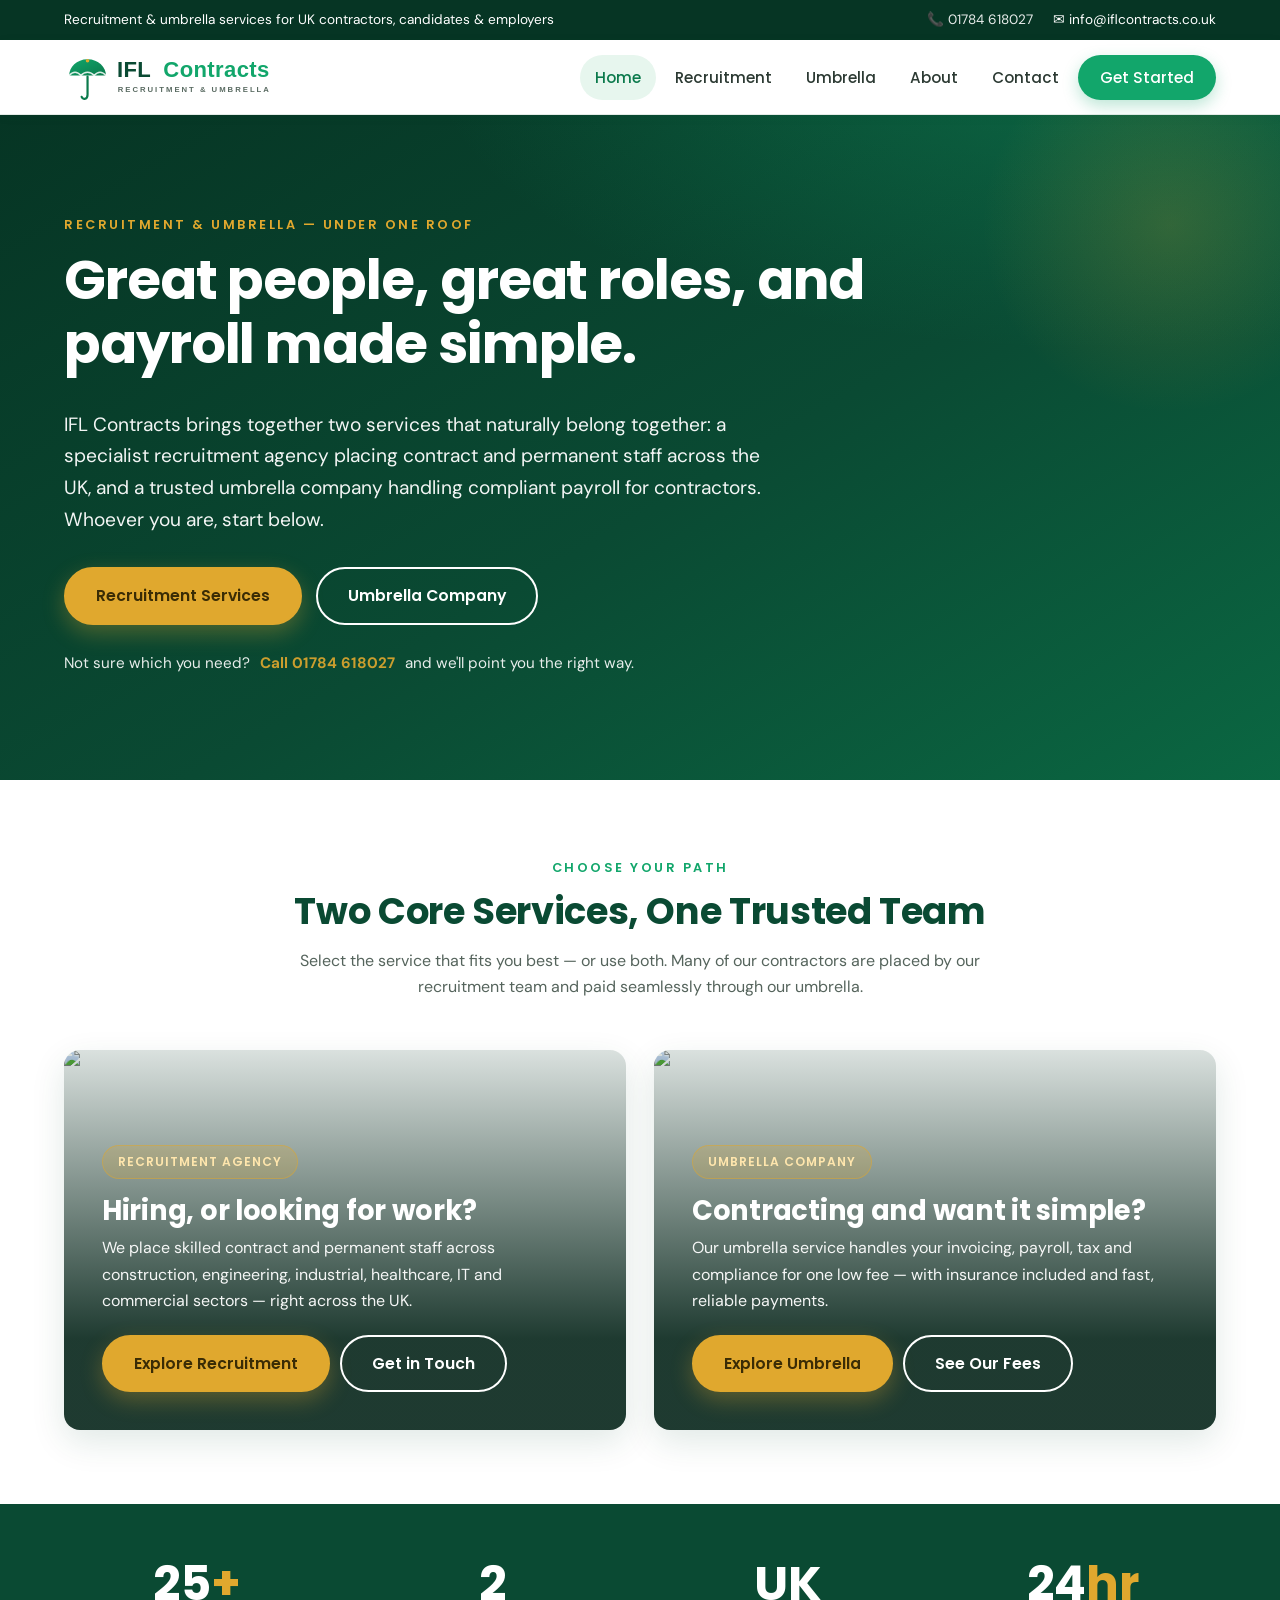
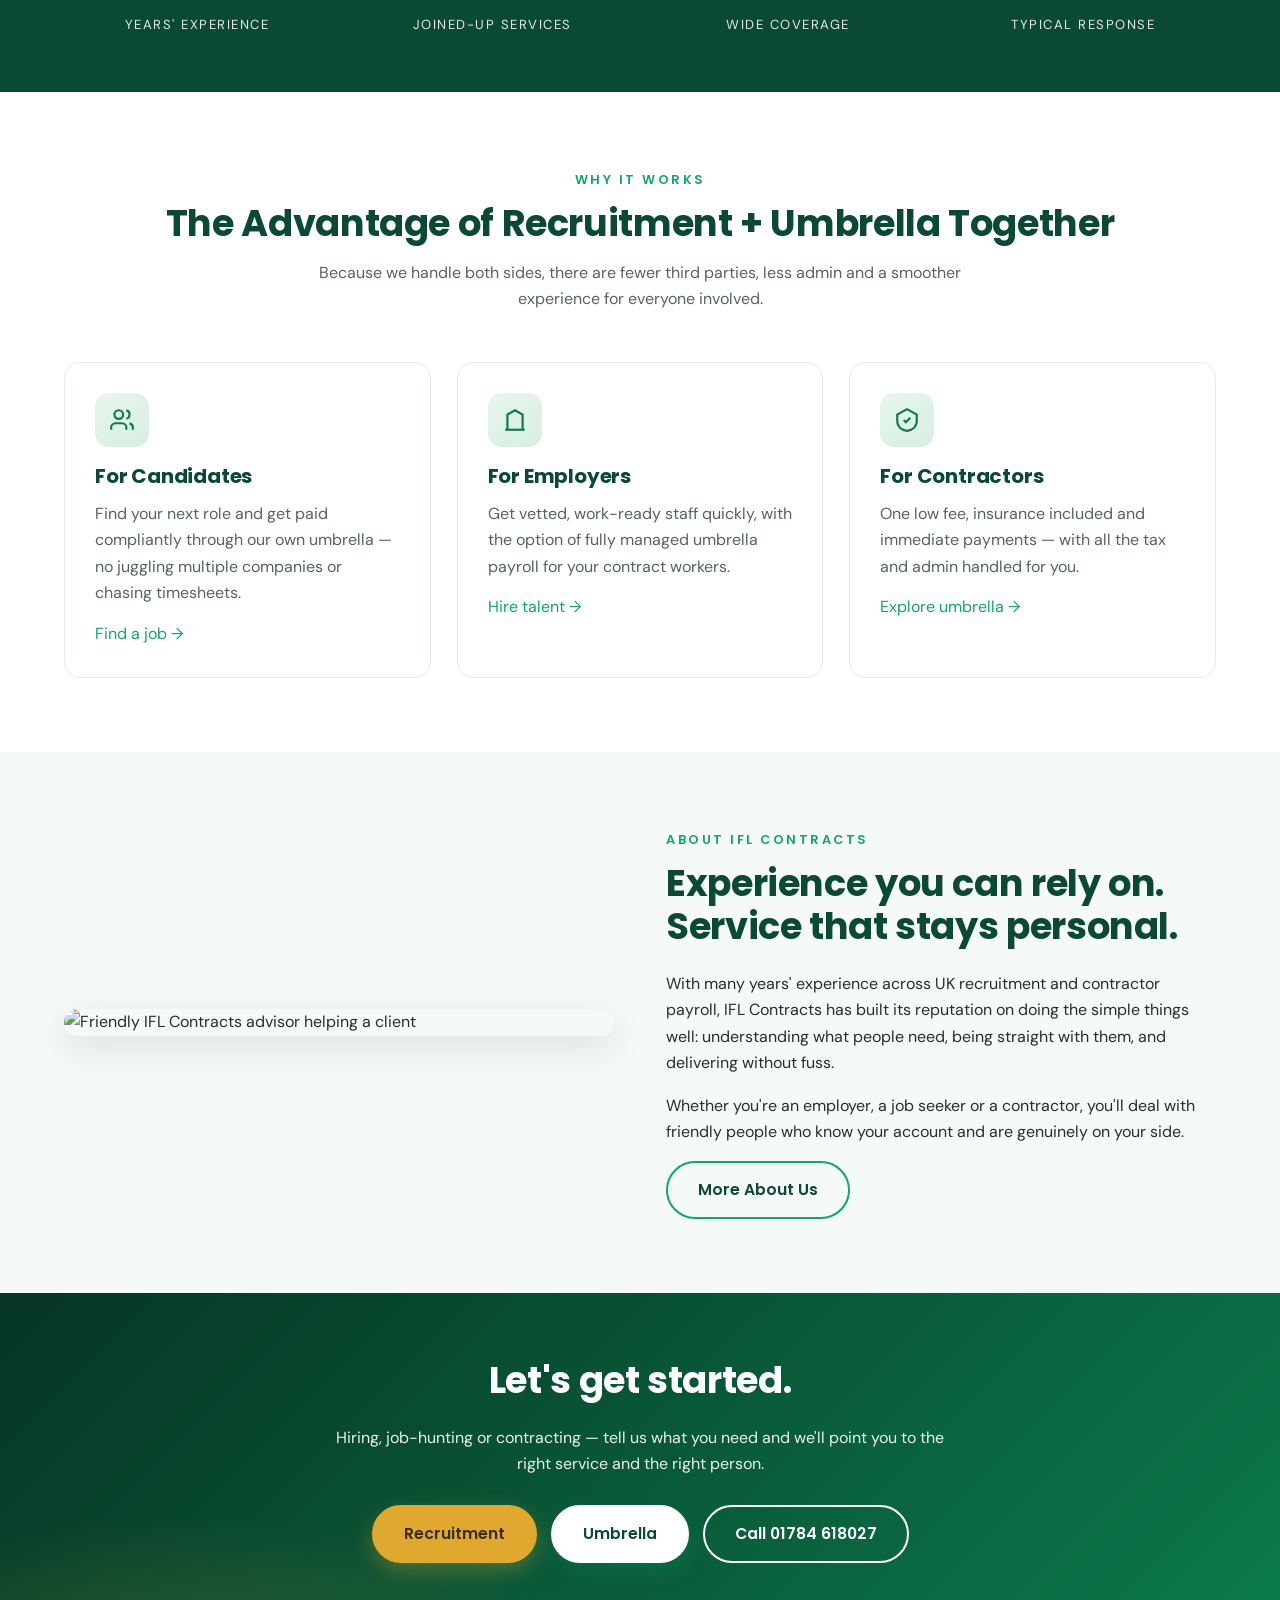
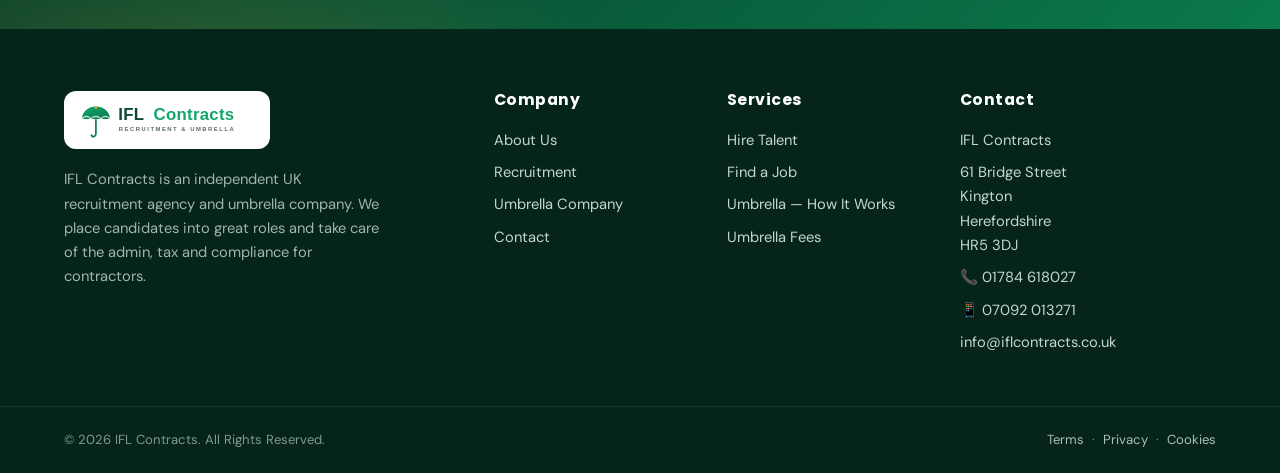
==== commit 73320c55: "Reposition as recruitment agency + umbrella company: hub homepage, new recruitment & umbrella pages," ====
--- a/index.html
+++ b/index.html
@@ -3,8 +3,8 @@
 <head>
   <meta charset="UTF-8">
   <meta name="viewport" content="width=device-width, initial-scale=1.0">
-  <title>IFL Contracts — Umbrella Company Solutions for UK Contractors</title>
-  <meta name="description" content="IFL Contracts is a trusted UK umbrella company for contractors and freelancers. Competitive low fees from £20 per week, free professional indemnity cover, immediate payment processing and no hidden costs.">
+  <title>IFL Contracts — UK Recruitment Agency &amp; Umbrella Company</title>
+  <meta name="description" content="IFL Contracts is a UK recruitment agency and umbrella company. We place contract and permanent staff across the UK and provide compliant umbrella payroll for contractors — all under one roof.">
   <link rel="icon" href="images/favicon.svg" type="image/svg+xml">
   <link rel="preconnect" href="https://fonts.googleapis.com">
   <link rel="preconnect" href="https://fonts.gstatic.com" crossorigin>
@@ -16,7 +16,7 @@
 <!-- ===== Top bar ===== -->
 <div class="topbar">
   <div class="container">
-    <div>Trusted UK umbrella company solutions for contractors &amp; freelancers</div>
+    <div>Recruitment &amp; umbrella services for UK contractors, candidates &amp; employers</div>
     <div class="links">
       <span>📞 01784 618027</span>
       <a href="mailto:info@iflcontracts.co.uk">✉ info@iflcontracts.co.uk</a>
@@ -28,16 +28,16 @@
 <header class="site-header">
   <div class="container">
     <a href="index.html" class="brand">
-      <img src="images/logo.svg" alt="IFL Contracts — Umbrella Company Solutions">
+      <img src="images/logo.svg" alt="IFL Contracts — Recruitment &amp; Umbrella Services">
     </a>
     <button class="nav-toggle" aria-label="Toggle navigation"><span></span><span></span><span></span></button>
     <nav class="main-nav">
       <a href="index.html" class="active">Home</a>
-      <a href="how-it-works.html">How It Works</a>
-      <a href="pricing.html">Fees</a>
+      <a href="recruitment.html">Recruitment</a>
+      <a href="umbrella.html">Umbrella</a>
       <a href="about.html">About</a>
       <a href="contact.html">Contact</a>
-      <a href="contact.html" class="nav-cta">Join IFL</a>
+      <a href="contact.html" class="nav-cta">Get Started</a>
     </nav>
   </div>
 </header>
@@ -45,239 +45,116 @@
 <!-- ===== Hero ===== -->
 <section class="hero">
   <div class="container">
-    <span class="eyebrow" style="color:#E0A82E;">Umbrella Company Solutions</span>
-    <h1>Keep more of what you earn. Leave the paperwork to us.</h1>
-    <p class="lead">IFL Contracts is a trusted UK umbrella company for contractors and freelancers. We handle your invoicing, payroll, tax and compliance — so you can focus on the work you do best, with fast payments and friendly, expert support.</p>
+    <span class="eyebrow" style="color:#E0A82E;">Recruitment &amp; Umbrella — Under One Roof</span>
+    <h1>Great people, great roles, and payroll made simple.</h1>
+    <p class="lead">IFL Contracts brings together two services that naturally belong together: a specialist recruitment agency placing contract and permanent staff across the UK, and a trusted umbrella company handling compliant payroll for contractors. Whoever you are, start below.</p>
     <div class="actions">
-      <a href="contact.html" class="btn btn-gold">Request a Free Info Pack</a>
-      <a href="how-it-works.html" class="btn btn-outline" style="color:#fff; border-color:#fff;">See How It Works</a>
-    </div>
-    <div class="hero-pills">
-      <span>Competitive low fees</span>
-      <span>Free professional indemnity cover</span>
-      <span>Immediate payment processing</span>
-      <span>No hidden costs</span>
-    </div>
-    <div class="hero-note">Speak to a friendly advisor today — <strong>call 01784 618027</strong></div>
-  </div>
-</section>
-
-<!-- ===== Trust strip ===== -->
-<div class="trust-strip">
-  <div class="container">
-    <span>25+ years' experience</span>
-    <span>Independent UK umbrella company</span>
-    <span>Full HMRC compliance</span>
-    <span>Works with all major UK agencies</span>
-  </div>
-</div>
+      <a href="recruitment.html" class="btn btn-gold">Recruitment Services</a>
+      <a href="umbrella.html" class="btn btn-outline" style="color:#fff; border-color:#fff;">Umbrella Company</a>
+    </div>
+    <div class="hero-note">Not sure which you need? <strong>Call 01784 618027</strong> and we'll point you the right way.</div>
+  </div>
+</section>
+
+<!-- ===== Two pathways ===== -->
+<section>
+  <div class="container">
+    <div class="text-center">
+      <span class="eyebrow">Choose Your Path</span>
+      <h2 class="section-title">Two Core Services, One Trusted Team</h2>
+      <p class="section-sub">Select the service that fits you best — or use both. Many of our contractors are placed by our recruitment team and paid seamlessly through our umbrella.</p>
+    </div>
+    <div class="pathways">
+      <div class="pathway">
+        <img src="https://images.unsplash.com/photo-1521737711867-e3b97375f902?auto=format&fit=crop&w=1000&q=70" alt="Recruitment consultants meeting candidates">
+        <div class="pathway-body">
+          <span class="tag">Recruitment Agency</span>
+          <h3>Hiring, or looking for work?</h3>
+          <p>We place skilled contract and permanent staff across construction, engineering, industrial, healthcare, IT and commercial sectors — right across the UK.</p>
+          <div class="pathway-links">
+            <a href="recruitment.html" class="btn btn-gold">Explore Recruitment</a>
+            <a href="contact.html" class="btn btn-outline" style="color:#fff; border-color:#fff;">Get in Touch</a>
+          </div>
+        </div>
+      </div>
+      <div class="pathway">
+        <img src="https://images.unsplash.com/photo-1450101499163-c8848c66ca85?auto=format&fit=crop&w=1000&q=70" alt="Contractor managing finances confidently">
+        <div class="pathway-body">
+          <span class="tag">Umbrella Company</span>
+          <h3>Contracting and want it simple?</h3>
+          <p>Our umbrella service handles your invoicing, payroll, tax and compliance for one low fee — with insurance included and fast, reliable payments.</p>
+          <div class="pathway-links">
+            <a href="umbrella.html" class="btn btn-gold">Explore Umbrella</a>
+            <a href="pricing.html" class="btn btn-outline" style="color:#fff; border-color:#fff;">See Our Fees</a>
+          </div>
+        </div>
+      </div>
+    </div>
+  </div>
+</section>
 
 <!-- ===== Stats ===== -->
 <section class="section-dark" style="padding:56px 0;">
   <div class="container">
     <div class="stats">
       <div class="stat"><div class="num">25<span>+</span></div><div class="label">Years' Experience</div></div>
-      <div class="stat"><div class="num">£20<span>/wk</span></div><div class="label">Simple Weekly Fee</div></div>
-      <div class="stat"><div class="num">£1<span>m</span></div><div class="label">Indemnity Cover</div></div>
+      <div class="stat"><div class="num">2</div><div class="label">Joined-Up Services</div></div>
+      <div class="stat"><div class="num">UK</div><div class="label">Wide Coverage</div></div>
       <div class="stat"><div class="num">24<span>hr</span></div><div class="label">Typical Response</div></div>
     </div>
   </div>
 </section>
 
-<!-- ===== Why IFL / What we do ===== -->
+<!-- ===== Why one roof ===== -->
 <section>
   <div class="container">
     <div class="text-center">
-      <span class="eyebrow">Why Contractors Choose Us</span>
-      <h2 class="section-title">One Umbrella, Everything Handled</h2>
-      <p class="section-sub">Being paid through IFL Contracts means a single employer, one straightforward fee, and a team that takes care of the admin, tax and compliance headaches for you.</p>
+      <span class="eyebrow">Why It Works</span>
+      <h2 class="section-title">The Advantage of Recruitment + Umbrella Together</h2>
+      <p class="section-sub">Because we handle both sides, there are fewer third parties, less admin and a smoother experience for everyone involved.</p>
     </div>
     <div class="grid grid-3">
       <div class="card">
         <div class="icon">
-          <svg width="26" height="26" viewBox="0 0 24 24" fill="none" stroke="currentColor" stroke-width="2"><path d="M12 2 3 7v6c0 5 3.8 8.4 9 9 5.2-.6 9-4 9-9V7z"/><path d="M9 12l2 2 4-4"/></svg>
-        </div>
-        <h3>You're Fully Covered</h3>
-        <p>Free professional indemnity cover up to £1 million, plus employers' and public liability insurance included as standard — with the option to add more.</p>
+          <svg width="26" height="26" viewBox="0 0 24 24" fill="none" stroke="currentColor" stroke-width="2"><path d="M16 21v-2a4 4 0 0 0-4-4H6a4 4 0 0 0-4 4v2"/><circle cx="9" cy="7" r="4"/><path d="M22 21v-2a4 4 0 0 0-3-3.87"/><path d="M16 3.13a4 4 0 0 1 0 7.75"/></svg>
+        </div>
+        <h3>For Candidates</h3>
+        <p>Find your next role and get paid compliantly through our own umbrella — no juggling multiple companies or chasing timesheets.</p>
+        <p style="margin-top:14px;"><a href="recruitment.html">Find a job →</a></p>
       </div>
       <div class="card">
         <div class="icon">
-          <svg width="26" height="26" viewBox="0 0 24 24" fill="none" stroke="currentColor" stroke-width="2"><rect x="2" y="5" width="20" height="14" rx="2"/><path d="M2 10h20"/><path d="M6 15h4"/></svg>
-        </div>
-        <h3>Immediate Payments</h3>
-        <p>We process your pay quickly and reliably. No chasing agencies, no waiting around — your money reaches you with clear, itemised payslips every time.</p>
+          <svg width="26" height="26" viewBox="0 0 24 24" fill="none" stroke="currentColor" stroke-width="2"><path d="M3 21h18"/><path d="M5 21V7l7-4 7 4v14"/><path d="M9 9h.01M9 13h.01M9 17h.01M15 9h.01M15 13h.01M15 17h.01"/></svg>
+        </div>
+        <h3>For Employers</h3>
+        <p>Get vetted, work-ready staff quickly, with the option of fully managed umbrella payroll for your contract workers.</p>
+        <p style="margin-top:14px;"><a href="recruitment.html">Hire talent →</a></p>
       </div>
       <div class="card">
         <div class="icon">
-          <svg width="26" height="26" viewBox="0 0 24 24" fill="none" stroke="currentColor" stroke-width="2"><path d="M14 2H6a2 2 0 0 0-2 2v16a2 2 0 0 0 2 2h12a2 2 0 0 0 2-2V8z"/><path d="M14 2v6h6"/><path d="M9 13h6M9 17h6"/></svg>
-        </div>
-        <h3>Less Admin, More Freedom</h3>
-        <p>Invoicing, payroll, VAT, tax and Companies House filings — all taken care of. That's your evenings and weekends back to build your business.</p>
-      </div>
-      <div class="card">
-        <div class="icon">
-          <svg width="26" height="26" viewBox="0 0 24 24" fill="none" stroke="currentColor" stroke-width="2"><line x1="12" y1="1" x2="12" y2="23"/><path d="M17 5H9.5a3.5 3.5 0 0 0 0 7h5a3.5 3.5 0 0 1 0 7H6"/></svg>
-        </div>
-        <h3>No Hidden Costs</h3>
-        <p>One simple fee — £20 per week or £75 per month — regardless of your income. What we quote is what you pay. No surprises, no small print.</p>
-      </div>
-      <div class="card">
-        <div class="icon">
-          <svg width="26" height="26" viewBox="0 0 24 24" fill="none" stroke="currentColor" stroke-width="2"><path d="M22 11.08V12a10 10 0 1 1-5.93-9.14"/><path d="M22 4 12 14.01l-3-3"/></svg>
-        </div>
-        <h3>Full HMRC Compliance</h3>
-        <p>We keep you compliant with PAYE, tax and employment regulations, so you never have to second-guess where you stand with HMRC.</p>
-      </div>
-      <div class="card">
-        <div class="icon">
-          <svg width="26" height="26" viewBox="0 0 24 24" fill="none" stroke="currentColor" stroke-width="2"><path d="M17 21v-2a4 4 0 0 0-4-4H5a4 4 0 0 0-4 4v2"/><circle cx="9" cy="7" r="4"/><path d="M23 21v-2a4 4 0 0 0-3-3.87"/><path d="M16 3.13a4 4 0 0 1 0 7.75"/></svg>
-        </div>
-        <h3>Friendly Expert Support</h3>
-        <p>Our experienced, knowledgeable advisors are here to answer your questions and guide you — in the way and at the times that suit you.</p>
-      </div>
-    </div>
-  </div>
-</section>
-
-<!-- ===== Fee band ===== -->
+          <svg width="26" height="26" viewBox="0 0 24 24" fill="none" stroke="currentColor" stroke-width="2"><path d="M12 2 3 7v6c0 5 3.8 8.4 9 9 5.2-.6 9-4 9-9V7z"/><path d="M9 12l2 2 4-4"/></svg>
+        </div>
+        <h3>For Contractors</h3>
+        <p>One low fee, insurance included and immediate payments — with all the tax and admin handled for you.</p>
+        <p style="margin-top:14px;"><a href="umbrella.html">Explore umbrella →</a></p>
+      </div>
+    </div>
+  </div>
+</section>
+
+<!-- ===== About strip ===== -->
 <section class="section-soft">
-  <div class="container">
-    <div class="fee-band">
-      <div>
-        <span class="eyebrow" style="color:#E0A82E;">Simple, Transparent Fees</span>
-        <h2>One low fee — whatever you earn.</h2>
-        <p style="opacity:.92; margin-bottom:0;">Our fees are £20 per week or £75 per month, regardless of your income. No additional charges, no joining fees, no exit fees. Ask one of our friendly advisors for full details.</p>
-        <a href="pricing.html" class="btn btn-gold" style="margin-top:24px;">View Full Fee Details</a>
-      </div>
-      <div style="display:grid; grid-template-columns:1fr 1fr; gap:20px; align-items:center;">
-        <div class="fee-item">
-          <div class="amount">£20</div>
-          <div class="per">Per Week</div>
-        </div>
-        <div class="fee-item">
-          <div class="amount">£75</div>
-          <div class="per">Per Month</div>
-        </div>
-      </div>
-    </div>
-  </div>
-</section>
-
-<!-- ===== You're covered ===== -->
-<section id="cover">
   <div class="container">
     <div class="content-grid">
       <div>
-        <span class="eyebrow">Insurance &amp; Indemnity</span>
-        <h2>Peace of mind built in from day one.</h2>
-        <p class="lead-in">Every IFL contractor benefits from improved insurance and indemnity cover as standard — and if you need more, we'll arrange it to suit your personal circumstances.</p>
-        <div class="value-prop">
-          <div class="num">✓</div>
-          <div>
-            <h4>Professional Indemnity — up to £1 million</h4>
-            <p>Comprehensive cover for the professional services you provide, included at no extra cost.</p>
-          </div>
-        </div>
-        <div class="value-prop">
-          <div class="num">✓</div>
-          <div>
-            <h4>Employers' Liability Insurance</h4>
-            <p>Statutory protection in place while you're engaged under our umbrella.</p>
-          </div>
-        </div>
-        <div class="value-prop">
-          <div class="num">✓</div>
-          <div>
-            <h4>Public Liability Insurance</h4>
-            <p>Cover for third-party claims, giving you and your clients confidence on site and off.</p>
-          </div>
-        </div>
-        <a href="contact.html" class="btn" style="margin-top:12px;">Discuss Your Cover</a>
-      </div>
-      <div>
-        <img src="https://images.unsplash.com/photo-1521791136064-7986c2920216?auto=format&fit=crop&w=900&q=70" alt="Two professionals shaking hands in agreement">
-      </div>
-    </div>
-  </div>
-</section>
-
-<!-- ===== How it works preview ===== -->
-<section class="section-tint">
-  <div class="container">
-    <div class="text-center">
-      <span class="eyebrow">Getting Started Is Easy</span>
-      <h2 class="section-title">Up and Running in Four Simple Steps</h2>
-      <p class="section-sub">You can join IFL Contracts at any time — pre or mid-contract — and leave whenever you wish, no strings attached.</p>
-    </div>
-    <div class="steps">
-      <div class="step">
-        <div class="n">1</div>
-        <h4>Get in Touch</h4>
-        <p>Call us or request a free info pack. Tell us about your contract and we'll recommend the right approach for you.</p>
-      </div>
-      <div class="step">
-        <div class="n">2</div>
-        <h4>Register</h4>
-        <p>Complete a simple registration and provide your right-to-work details. We handle the agency paperwork for you.</p>
-      </div>
-      <div class="step">
-        <div class="n">3</div>
-        <h4>We Invoice &amp; Collect</h4>
-        <p>We raise invoices to your agency or client and chase payment, so you never have to.</p>
-      </div>
-      <div class="step">
-        <div class="n">4</div>
-        <h4>You Get Paid</h4>
-        <p>We process PAYE, tax and deductions, then pay you promptly with a clear, itemised payslip.</p>
-      </div>
-    </div>
-    <div class="text-center mt-40">
-      <a href="how-it-works.html" class="btn">See the Full Process</a>
-    </div>
-  </div>
-</section>
-
-<!-- ===== About / experience ===== -->
-<section>
-  <div class="container">
-    <div class="content-grid">
-      <div>
-        <img src="https://images.unsplash.com/photo-1600880292203-757bb62b4baf?auto=format&fit=crop&w=900&q=70" alt="Friendly advisor helping a client at a desk">
+        <img src="https://images.unsplash.com/photo-1600880292203-757bb62b4baf?auto=format&fit=crop&w=900&q=70" alt="Friendly IFL Contracts advisor helping a client">
       </div>
       <div>
         <span class="eyebrow">About IFL Contracts</span>
         <h2>Experience you can rely on. Service that stays personal.</h2>
-        <p>IFL Contracts has many years' experience working with contractors across the UK. We understand your concerns about staying in control of your finances and your freedom to run your own business.</p>
-        <p>We believe our real advantage lies in our personal service. We'll contact you in the way you prefer, at times that are convenient to you — and all of our advice comes completely free of charge.</p>
-        <p>We work with all the major agencies throughout the UK and know their preferred working practices, ensuring swift, hassle-free payment of your accounts.</p>
+        <p>With many years' experience across UK recruitment and contractor payroll, IFL Contracts has built its reputation on doing the simple things well: understanding what people need, being straight with them, and delivering without fuss.</p>
+        <p>Whether you're an employer, a job seeker or a contractor, you'll deal with friendly people who know your account and are genuinely on your side.</p>
         <a href="about.html" class="btn btn-outline">More About Us</a>
-      </div>
-    </div>
-  </div>
-</section>
-
-<!-- ===== Testimonials ===== -->
-<section class="section-soft">
-  <div class="container">
-    <div class="text-center">
-      <span class="eyebrow">What Contractors Say</span>
-      <h2 class="section-title">Trusted by Contractors Across the UK</h2>
-    </div>
-    <div class="grid grid-3">
-      <div class="testimonial">
-        <p class="quote">Switching to IFL was the best decision I made as a contractor. The admin just disappears and I'm always paid on time. Their advisors are genuinely helpful.</p>
-        <div class="author">IT Contractor</div>
-        <div class="role">London</div>
-      </div>
-      <div class="testimonial">
-        <p class="quote">One simple fee, no surprises, and full insurance cover included. It's refreshing to deal with a company that keeps everything so straightforward.</p>
-        <div class="author">Engineering Contractor</div>
-        <div class="role">Midlands</div>
-      </div>
-      <div class="testimonial">
-        <p class="quote">I was nervous about the paperwork and tax side of contracting. IFL took all of it off my plate and explained everything clearly. Highly recommended.</p>
-        <div class="author">Healthcare Locum</div>
-        <div class="role">North West</div>
       </div>
     </div>
   </div>
@@ -286,10 +163,11 @@
 <!-- ===== CTA ===== -->
 <section class="cta-banner">
   <div class="container">
-    <h2>Ready to keep more of what you earn?</h2>
-    <p>Join now to register your details, or contact us to ask a question or request a FREE information pack. If you're about to secure a new contract, just send us the details and we'll take it from there.</p>
+    <h2>Let's get started.</h2>
+    <p>Hiring, job-hunting or contracting — tell us what you need and we'll point you to the right service and the right person.</p>
     <div class="actions">
-      <a href="contact.html" class="btn btn-gold">Request Your Free Info Pack</a>
+      <a href="recruitment.html" class="btn btn-gold">Recruitment</a>
+      <a href="umbrella.html" class="btn btn-light">Umbrella</a>
       <a href="tel:+441784618027" class="btn btn-outline" style="color:#fff;border-color:#fff;">Call 01784 618027</a>
     </div>
   </div>
@@ -300,24 +178,24 @@
   <div class="container">
     <div class="footer-brand">
       <img src="images/logo.svg" alt="IFL Contracts">
-      <p>IFL Contracts is an independent UK umbrella company for contractors and freelancers. We handle the admin, tax and compliance so you can focus on your work.</p>
+      <p>IFL Contracts is an independent UK recruitment agency and umbrella company. We place candidates into great roles and take care of the admin, tax and compliance for contractors.</p>
     </div>
     <div>
       <h4>Company</h4>
       <ul>
         <li><a href="about.html">About Us</a></li>
-        <li><a href="how-it-works.html">How It Works</a></li>
-        <li><a href="pricing.html">Our Fees</a></li>
+        <li><a href="recruitment.html">Recruitment</a></li>
+        <li><a href="umbrella.html">Umbrella Company</a></li>
         <li><a href="contact.html">Contact</a></li>
       </ul>
     </div>
     <div>
       <h4>Services</h4>
       <ul>
-        <li><a href="how-it-works.html">Payroll &amp; PAYE</a></li>
-        <li><a href="how-it-works.html">Invoicing &amp; Credit Control</a></li>
-        <li><a href="index.html#cover">Insurance Cover</a></li>
-        <li><a href="contact.html">Free Info Pack</a></li>
+        <li><a href="recruitment.html">Hire Talent</a></li>
+        <li><a href="recruitment.html">Find a Job</a></li>
+        <li><a href="how-it-works.html">Umbrella — How It Works</a></li>
+        <li><a href="pricing.html">Umbrella Fees</a></li>
       </ul>
     </div>
     <div>
--- a/css/style.css
+++ b/css/style.css
@@ -280,6 +280,62 @@
 .stat .label { text-transform: uppercase; letter-spacing: 1.5px; font-size: 0.82rem; opacity: 0.88; }
 @media (max-width: 700px) { .stats { grid-template-columns: repeat(2, 1fr); gap: 26px; } }
 
+/* ---------- Service pathways (home hub) ---------- */
+.pathways { display: grid; grid-template-columns: repeat(2, 1fr); gap: 28px; }
+@media (max-width: 760px) { .pathways { grid-template-columns: 1fr; } }
+.pathway {
+  position: relative;
+  border-radius: var(--radius);
+  overflow: hidden;
+  min-height: 380px;
+  display: flex;
+  color: #fff;
+  box-shadow: var(--shadow-md);
+  transition: transform 0.18s ease, box-shadow 0.18s ease;
+}
+.pathway:hover { transform: translateY(-4px); box-shadow: var(--shadow-lg); }
+.pathway img { position: absolute; inset: 0; width: 100%; height: 100%; object-fit: cover; }
+.pathway .pathway-body {
+  position: relative;
+  z-index: 1;
+  padding: 38px;
+  display: flex;
+  flex-direction: column;
+  justify-content: flex-end;
+  width: 100%;
+  background: linear-gradient(180deg, rgba(6,53,36,0.15) 0%, rgba(6,37,26,0.90) 76%);
+}
+.pathway h3 { color: #fff; font-size: 1.7rem; margin-bottom: 8px; }
+.pathway p { opacity: 0.95; margin-bottom: 20px; }
+.pathway .tag {
+  align-self: flex-start;
+  background: rgba(224,168,46,0.22);
+  border: 1px solid rgba(224,168,46,0.5);
+  color: #ffe6ad;
+  border-radius: 999px;
+  padding: 6px 15px;
+  font-family: 'Poppins', sans-serif;
+  font-weight: 600;
+  font-size: 0.76rem;
+  letter-spacing: 1px;
+  text-transform: uppercase;
+  margin-bottom: 16px;
+}
+.pathway .pathway-links { display: flex; gap: 10px; flex-wrap: wrap; }
+
+/* Audience split (two side-by-side panels) */
+.audience { display: grid; grid-template-columns: repeat(2, 1fr); gap: 26px; }
+@media (max-width: 760px) { .audience { grid-template-columns: 1fr; } }
+.audience .panel {
+  background: #fff;
+  border: 1px solid var(--grey-200);
+  border-top: 4px solid var(--green);
+  border-radius: var(--radius);
+  padding: 32px;
+}
+.audience .panel h3 { color: var(--green-dark); }
+.audience .panel .tick-list li { border-bottom-color: var(--grey-100); }
+
 /* Benefit / feature with check */
 .feature {
   display: flex;
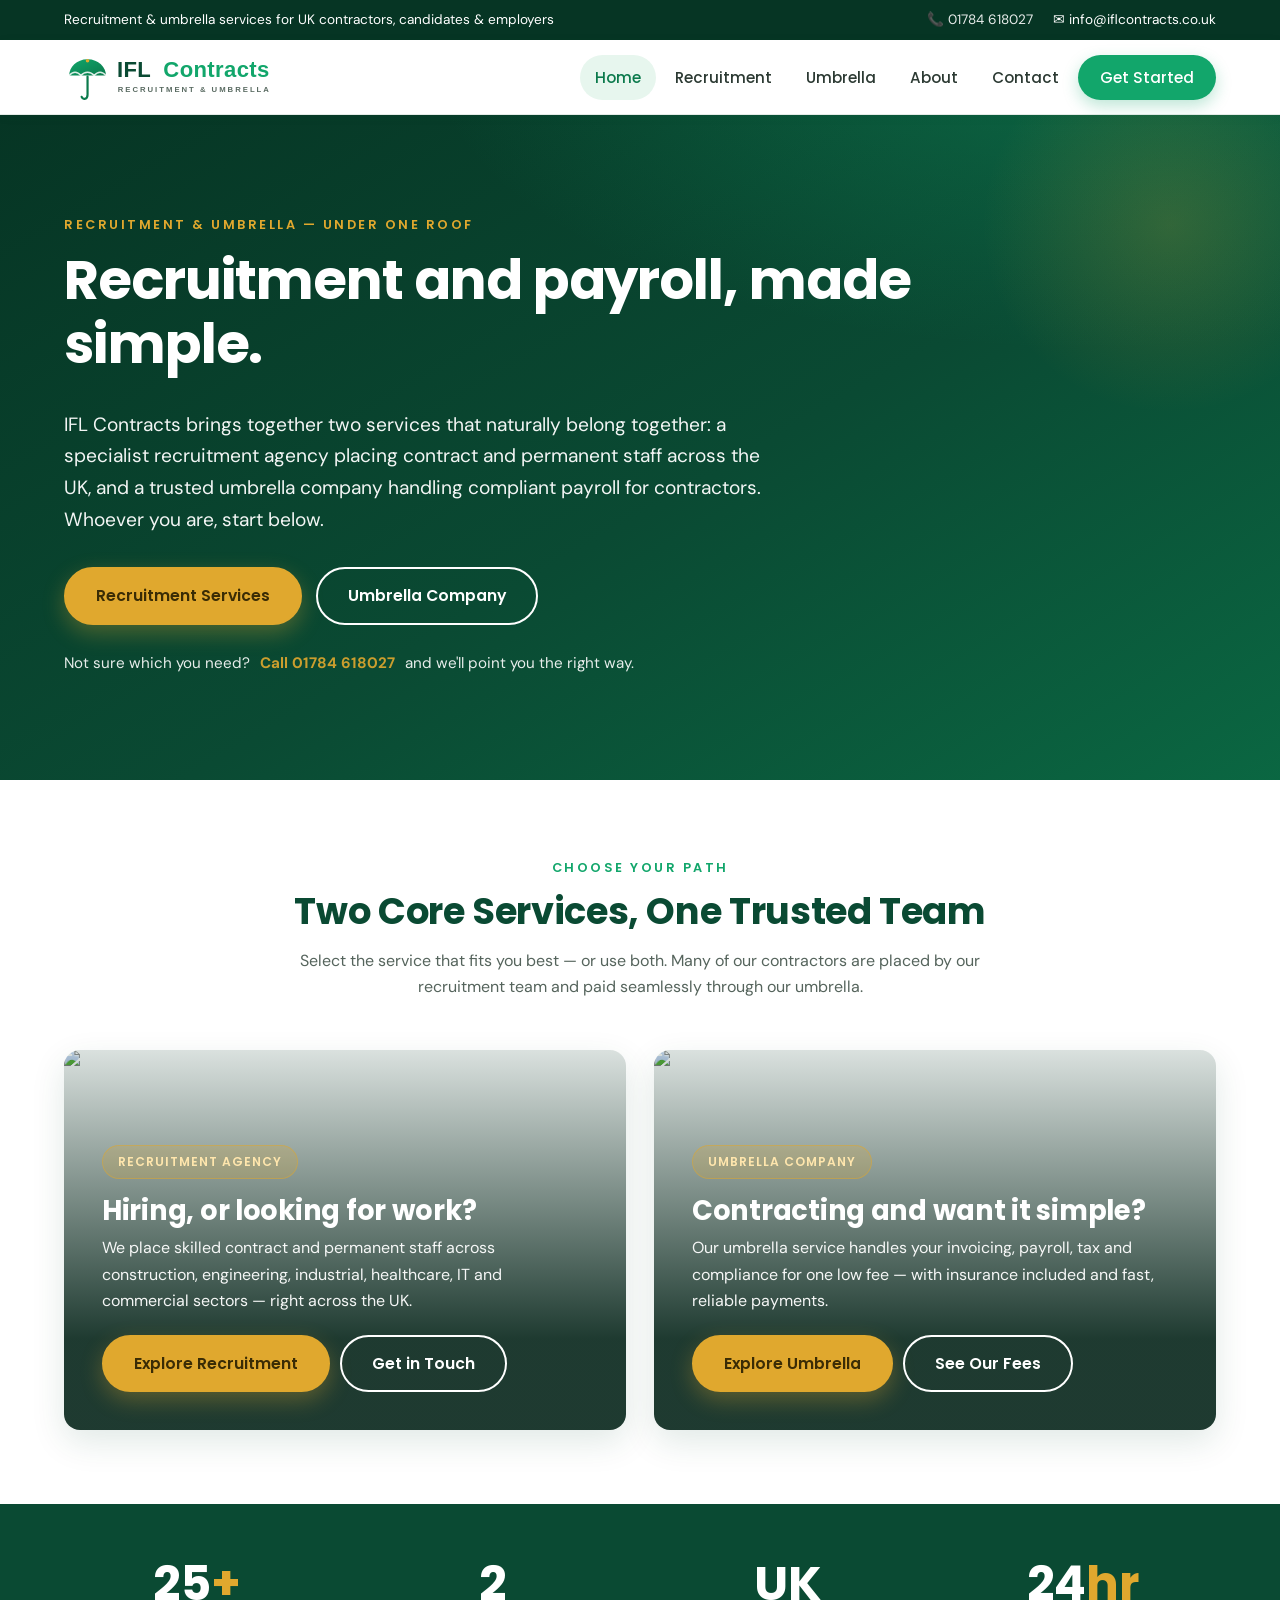
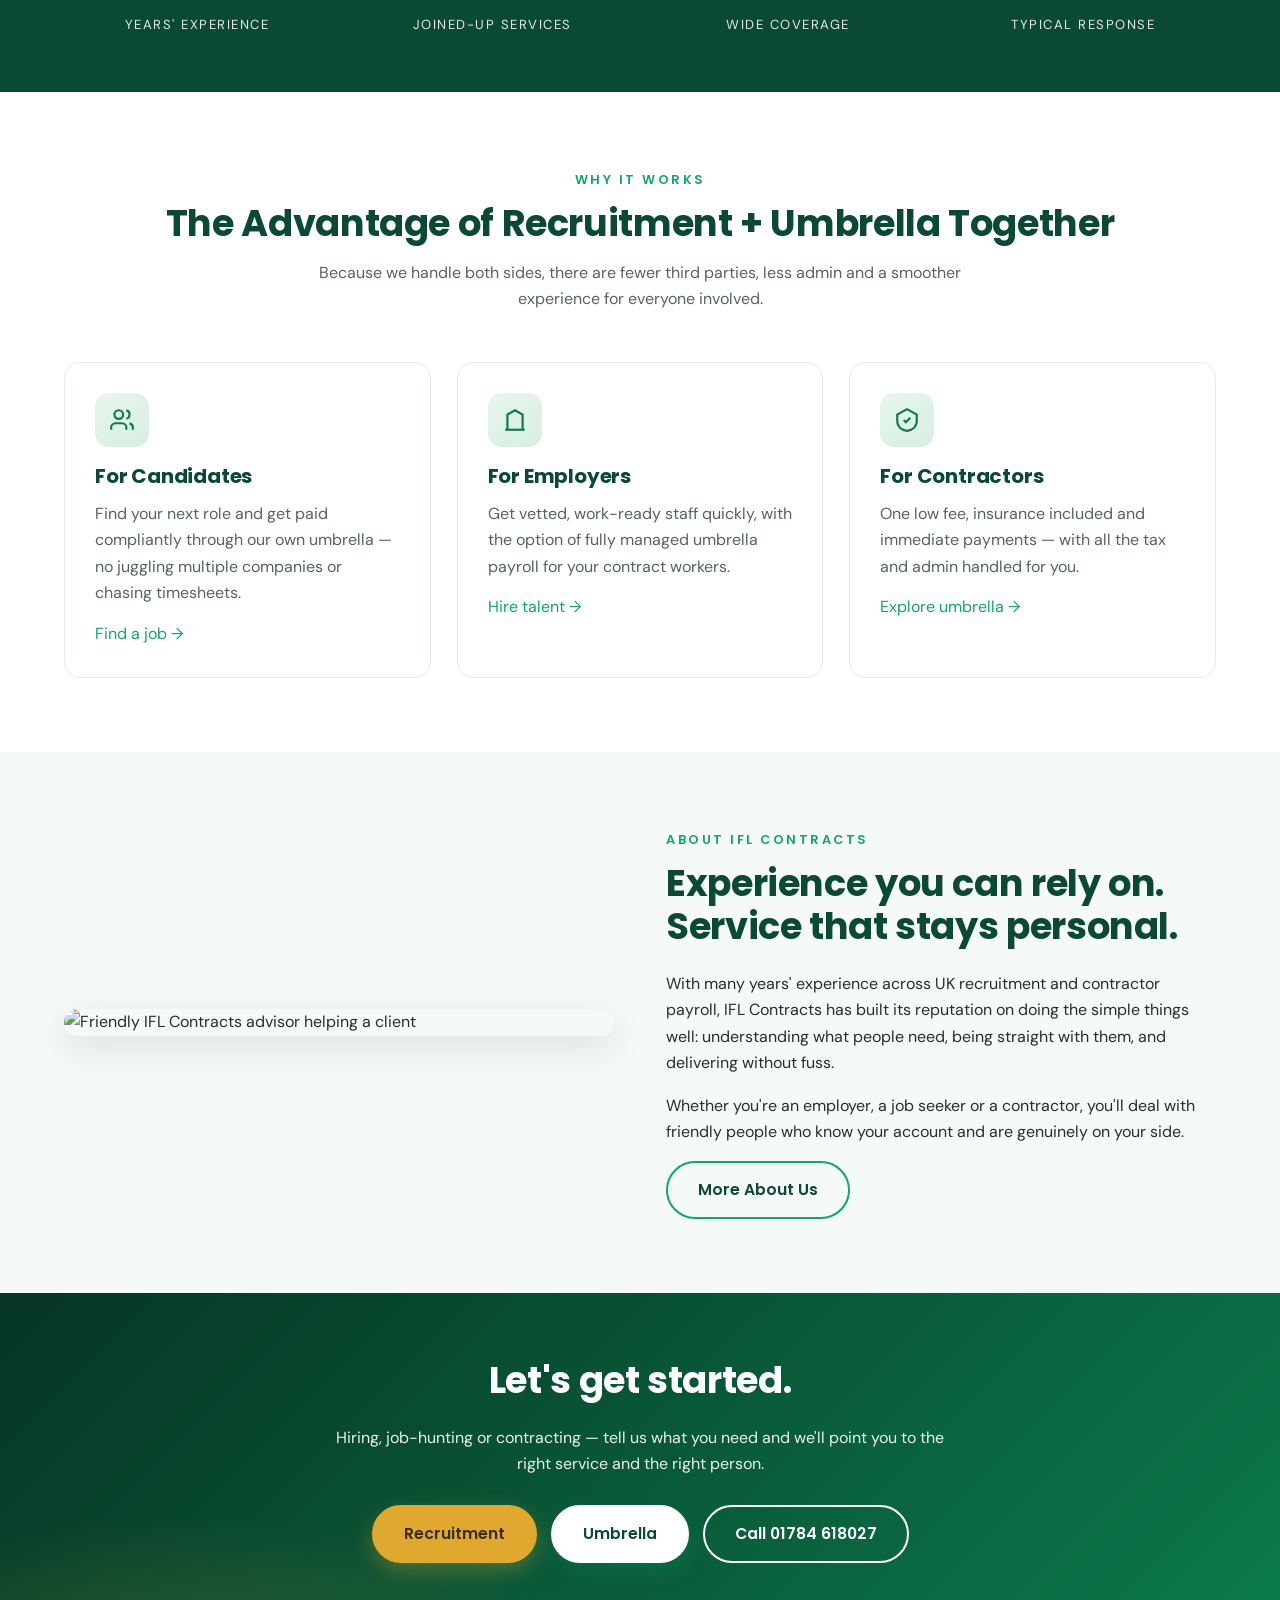
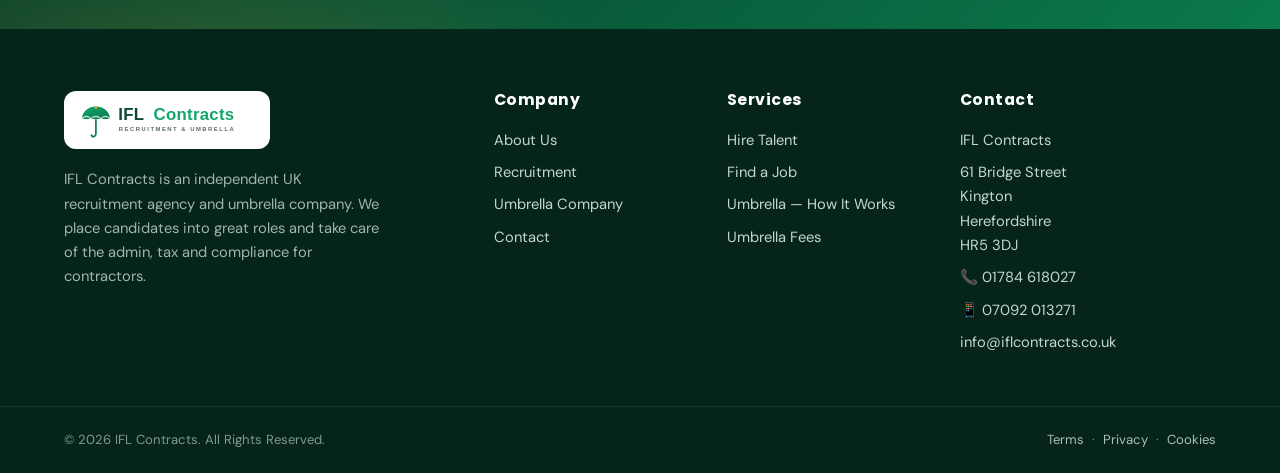
==== commit 3da456ee: "Update homepage h1" ====
--- a/index.html
+++ b/index.html
@@ -46,7 +46,7 @@
 <section class="hero">
   <div class="container">
     <span class="eyebrow" style="color:#E0A82E;">Recruitment &amp; Umbrella — Under One Roof</span>
-    <h1>Great people, great roles, and payroll made simple.</h1>
+    <h1>Recruitment and payroll, made simple.</h1>
     <p class="lead">IFL Contracts brings together two services that naturally belong together: a specialist recruitment agency placing contract and permanent staff across the UK, and a trusted umbrella company handling compliant payroll for contractors. Whoever you are, start below.</p>
     <div class="actions">
       <a href="recruitment.html" class="btn btn-gold">Recruitment Services</a>
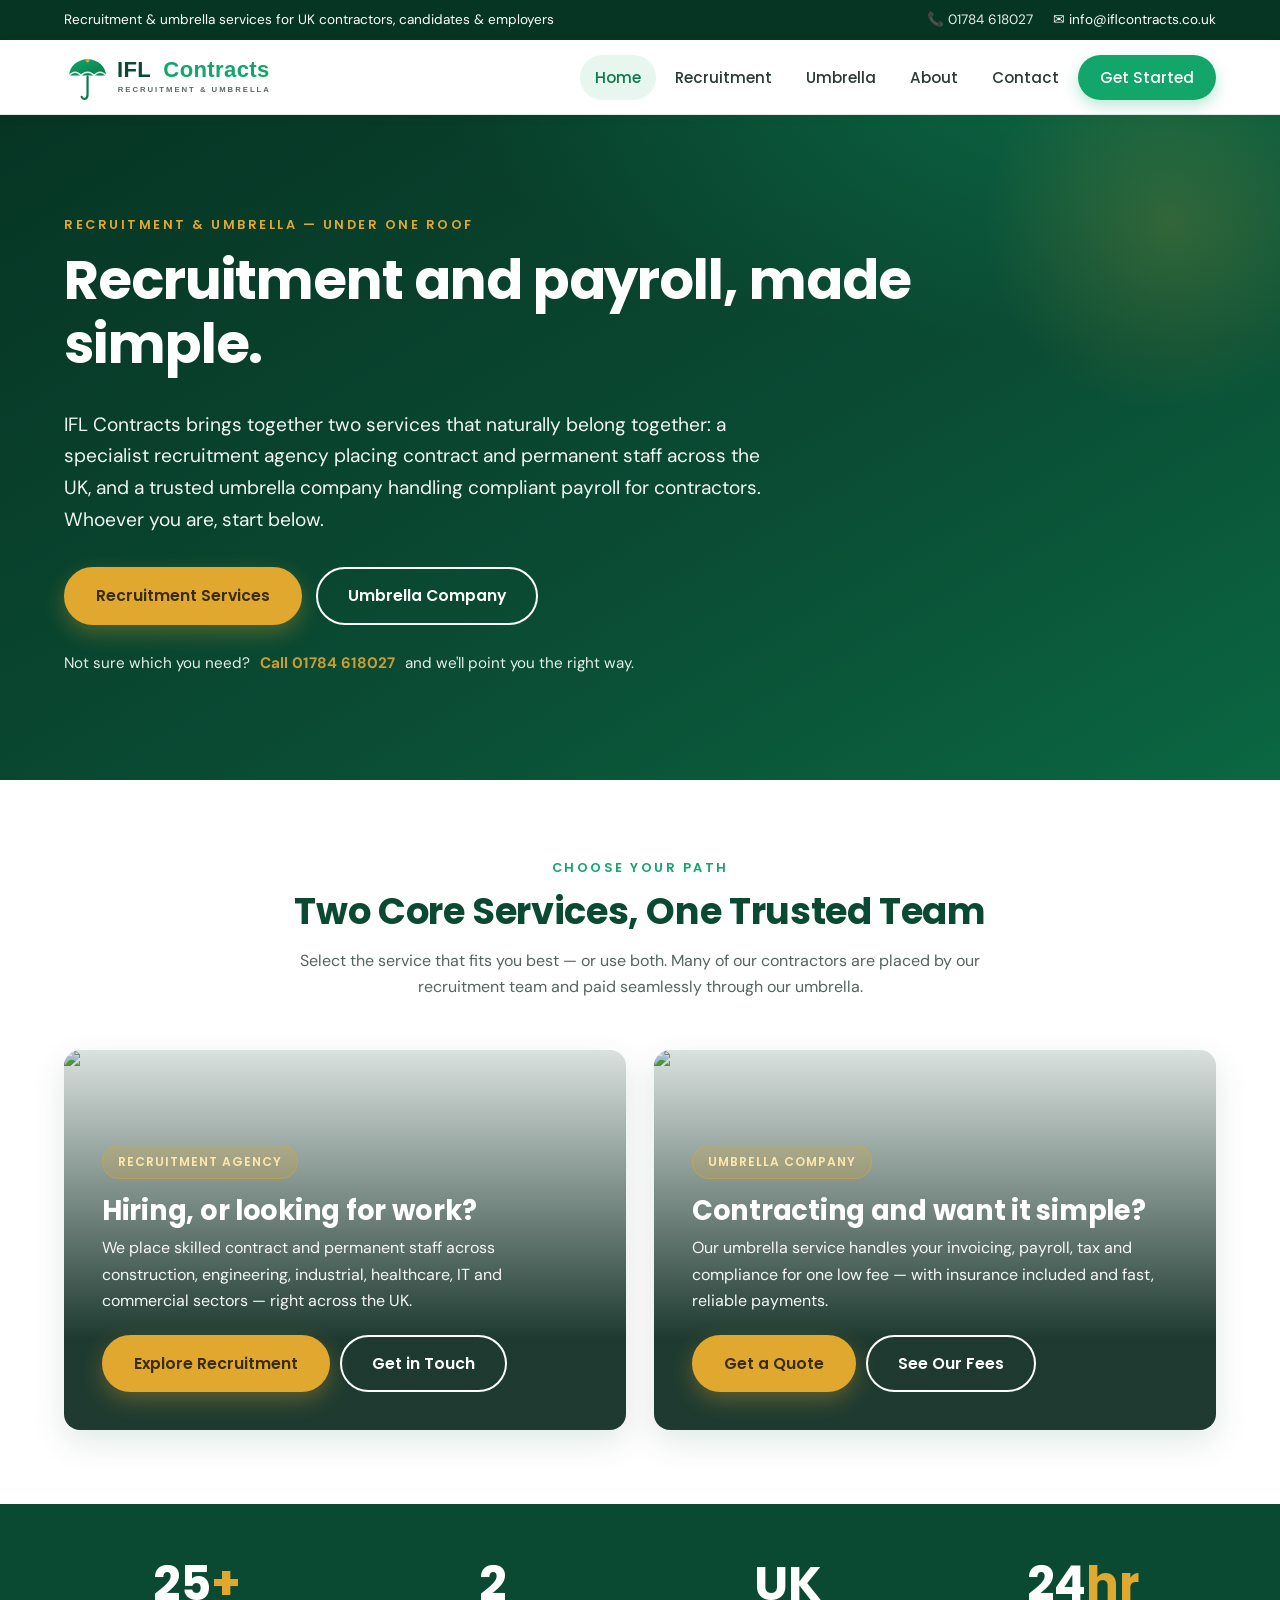
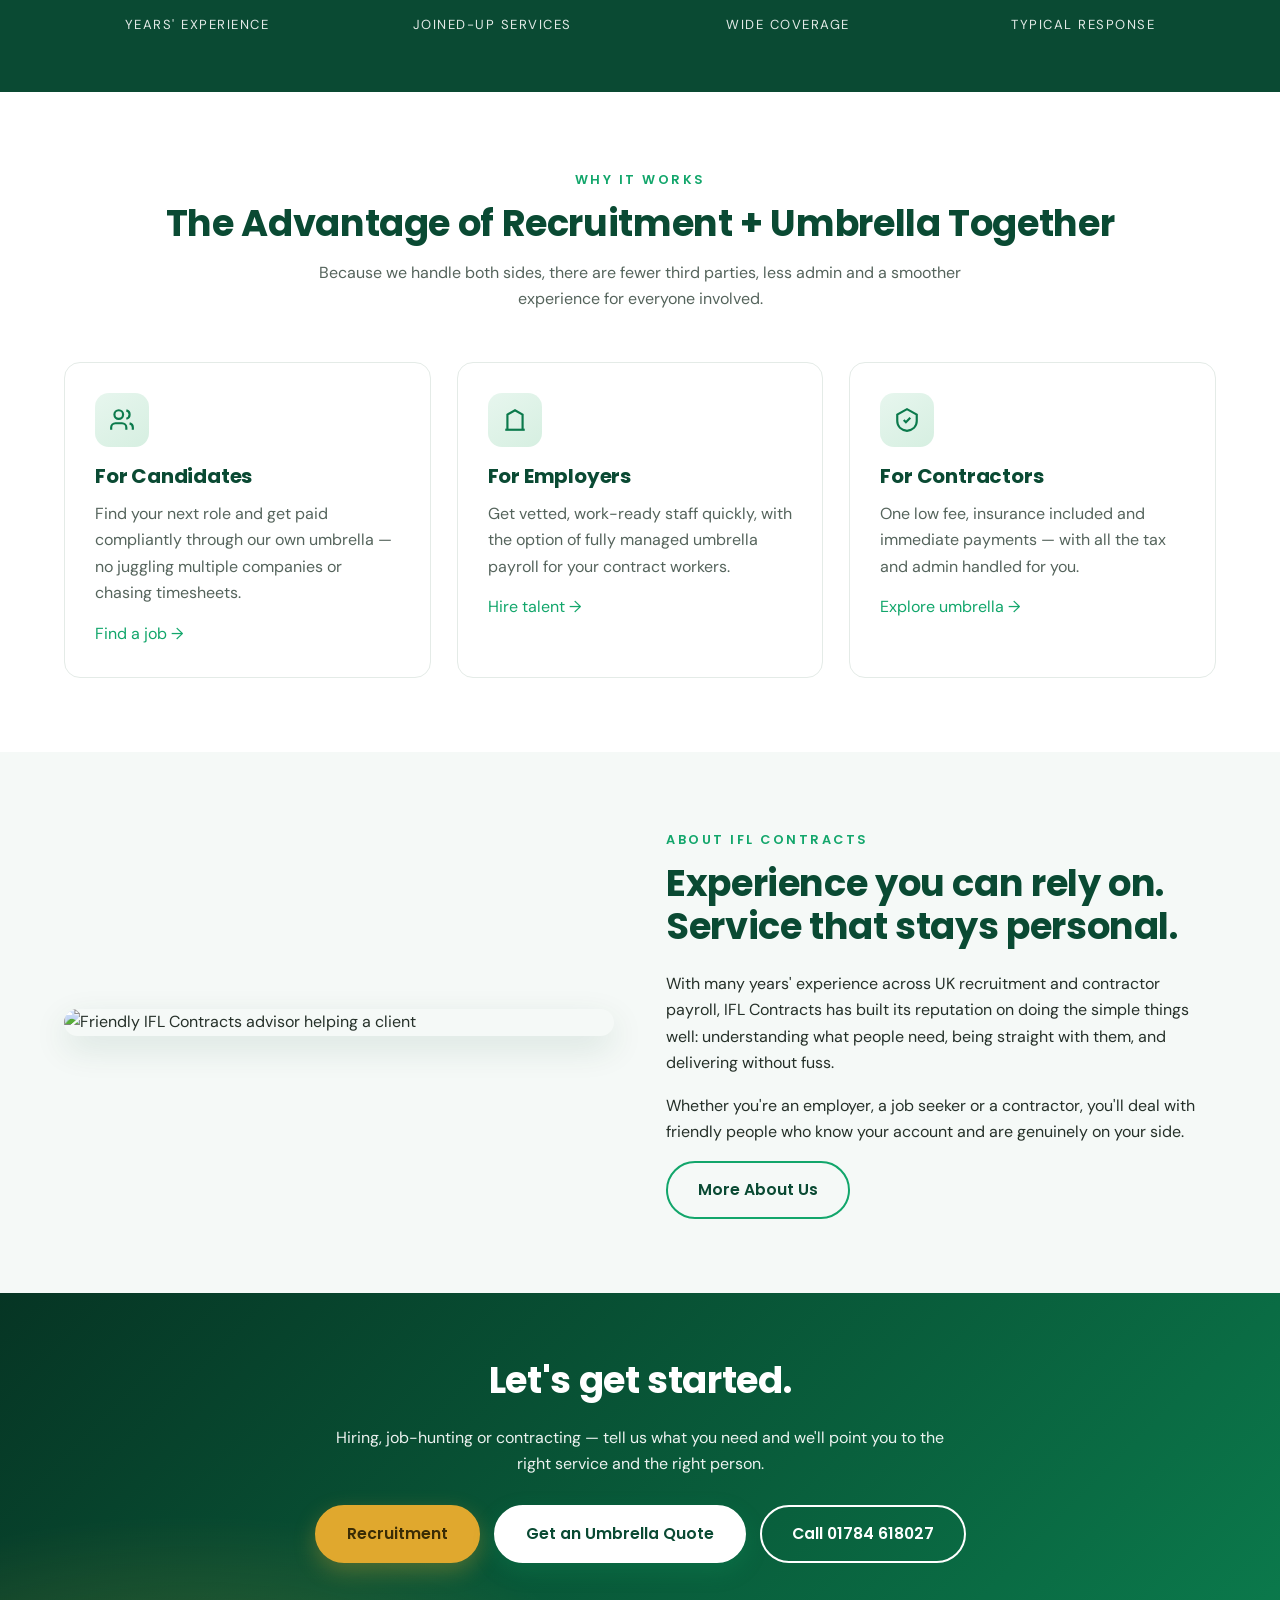
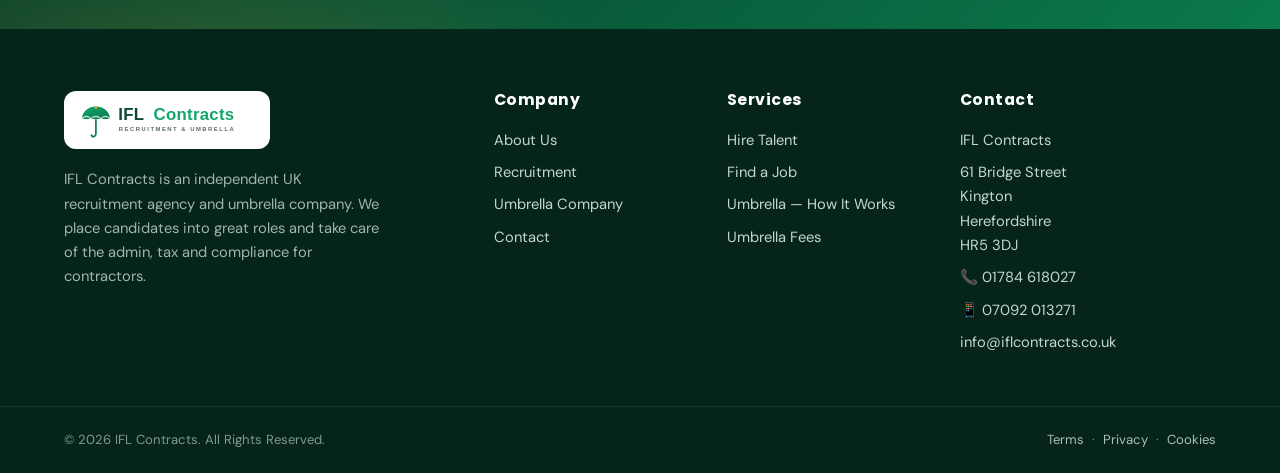
==== commit 60c08447: "Homepage and umbrella page: push umbrella CTAs to the quote landing page; reword hero sub" ====
--- a/index.html
+++ b/index.html
@@ -2,6 +2,14 @@
 <html lang="en-GB">
 <head>
   <meta charset="UTF-8">
+  <!-- Google tag (gtag.js) -->
+  <script async src="https://www.googletagmanager.com/gtag/js?id=AW-18496074339"></script>
+  <script>
+    window.dataLayer = window.dataLayer || [];
+    function gtag(){dataLayer.push(arguments);}
+    gtag('js', new Date());
+    gtag('config', 'AW-18496074339');
+  </script>
   <meta name="viewport" content="width=device-width, initial-scale=1.0">
   <title>IFL Contracts — UK Recruitment Agency &amp; Umbrella Company</title>
   <meta name="description" content="IFL Contracts is a UK recruitment agency and umbrella company. We place contract and permanent staff across the UK and provide compliant umbrella payroll for contractors — all under one roof.">
@@ -84,7 +92,7 @@
           <h3>Contracting and want it simple?</h3>
           <p>Our umbrella service handles your invoicing, payroll, tax and compliance for one low fee — with insurance included and fast, reliable payments.</p>
           <div class="pathway-links">
-            <a href="umbrella.html" class="btn btn-gold">Explore Umbrella</a>
+            <a href="quote/" class="btn btn-gold">Get a Quote</a>
             <a href="pricing.html" class="btn btn-outline" style="color:#fff; border-color:#fff;">See Our Fees</a>
           </div>
         </div>
@@ -167,7 +175,7 @@
     <p>Hiring, job-hunting or contracting — tell us what you need and we'll point you to the right service and the right person.</p>
     <div class="actions">
       <a href="recruitment.html" class="btn btn-gold">Recruitment</a>
-      <a href="umbrella.html" class="btn btn-light">Umbrella</a>
+      <a href="quote/" class="btn btn-light">Get an Umbrella Quote</a>
       <a href="tel:+441784618027" class="btn btn-outline" style="color:#fff;border-color:#fff;">Call 01784 618027</a>
     </div>
   </div>
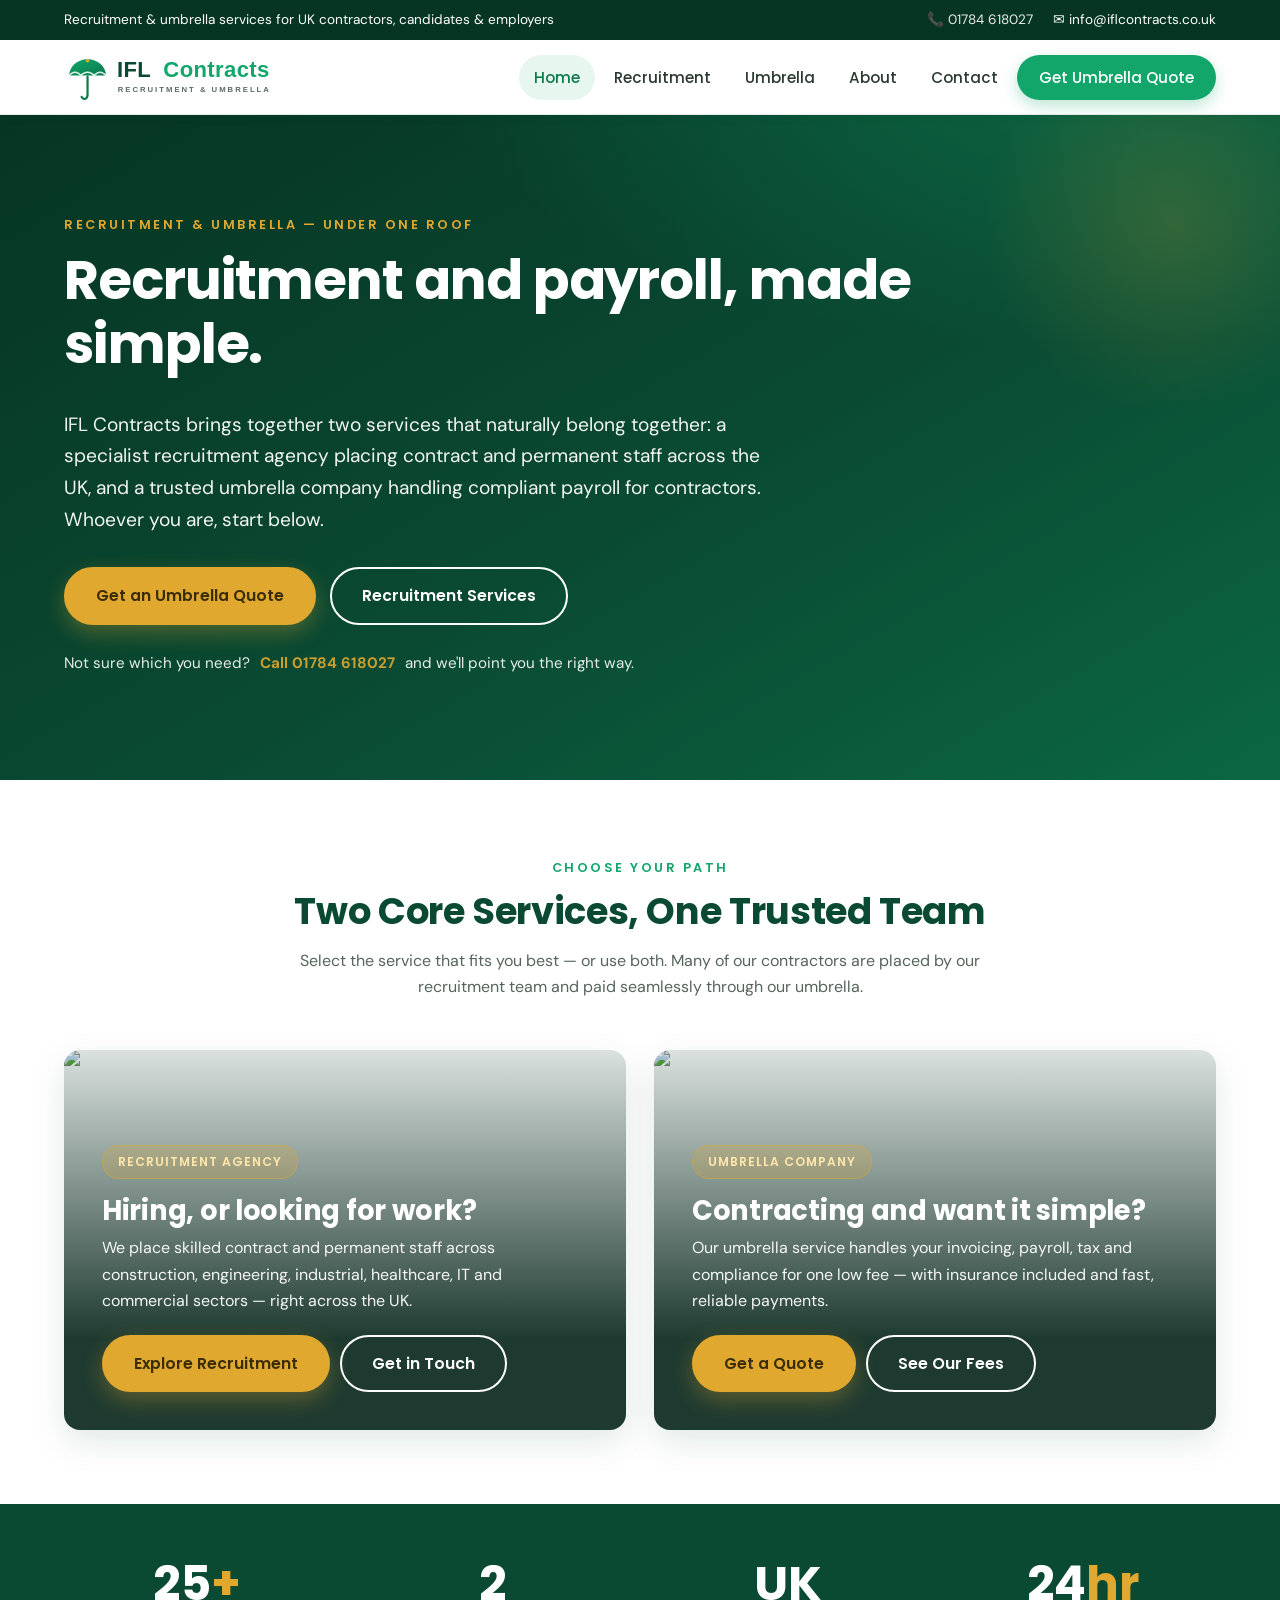
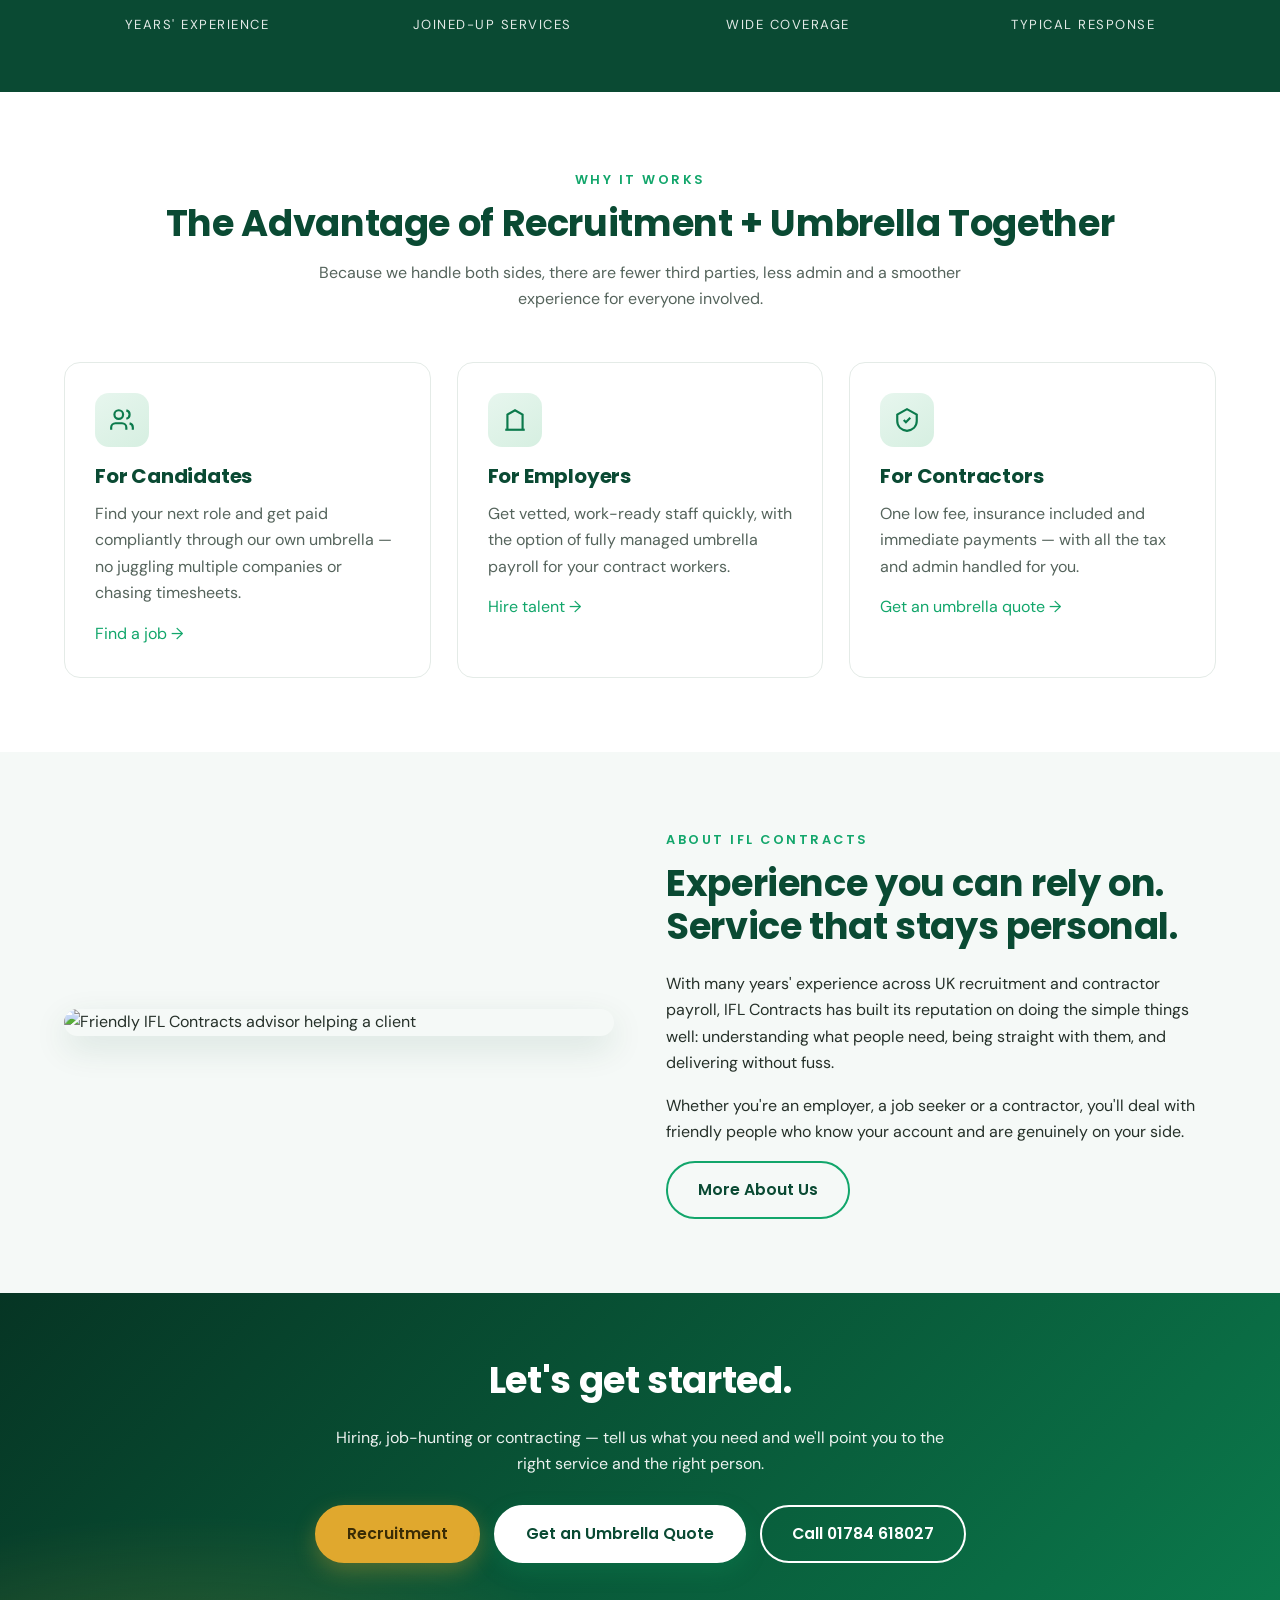
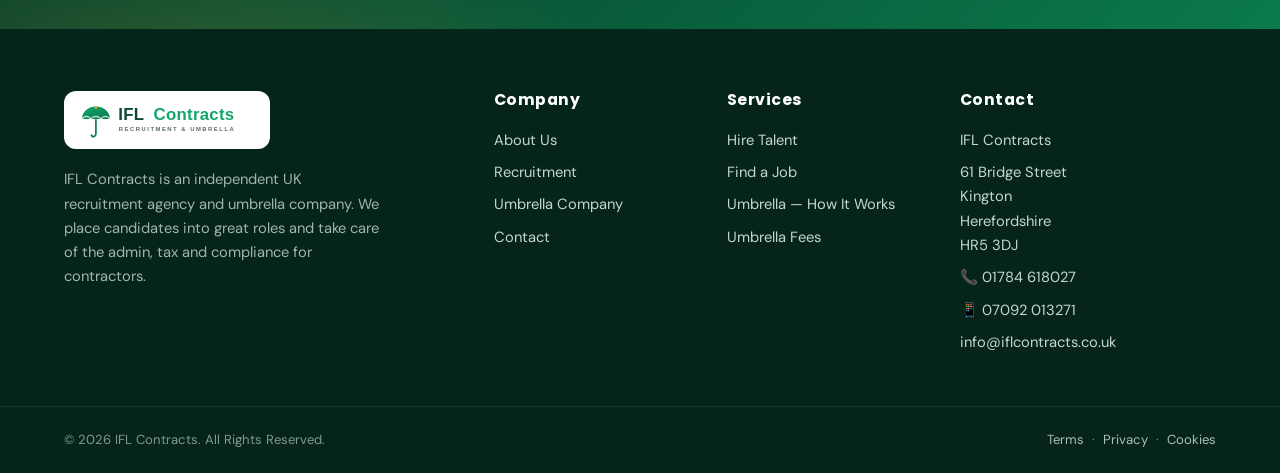
==== commit 30f1d22b: "site: route the header CTA site-wide and the homepage umbrella links to the quote form" ====
--- a/index.html
+++ b/index.html
@@ -45,7 +45,7 @@
       <a href="umbrella.html">Umbrella</a>
       <a href="about.html">About</a>
       <a href="contact.html">Contact</a>
-      <a href="contact.html" class="nav-cta">Get Started</a>
+      <a href="quote/" class="nav-cta">Get Umbrella Quote</a>
     </nav>
   </div>
 </header>
@@ -57,8 +57,8 @@
     <h1>Recruitment and payroll, made simple.</h1>
     <p class="lead">IFL Contracts brings together two services that naturally belong together: a specialist recruitment agency placing contract and permanent staff across the UK, and a trusted umbrella company handling compliant payroll for contractors. Whoever you are, start below.</p>
     <div class="actions">
-      <a href="recruitment.html" class="btn btn-gold">Recruitment Services</a>
-      <a href="umbrella.html" class="btn btn-outline" style="color:#fff; border-color:#fff;">Umbrella Company</a>
+      <a href="quote/" class="btn btn-gold">Get an Umbrella Quote</a>
+      <a href="recruitment.html" class="btn btn-outline" style="color:#fff; border-color:#fff;">Recruitment Services</a>
     </div>
     <div class="hero-note">Not sure which you need? <strong>Call 01784 618027</strong> and we'll point you the right way.</div>
   </div>
@@ -144,7 +144,7 @@
         </div>
         <h3>For Contractors</h3>
         <p>One low fee, insurance included and immediate payments — with all the tax and admin handled for you.</p>
-        <p style="margin-top:14px;"><a href="umbrella.html">Explore umbrella →</a></p>
+        <p style="margin-top:14px;"><a href="quote/">Get an umbrella quote →</a></p>
       </div>
     </div>
   </div>
@@ -202,7 +202,7 @@
       <ul>
         <li><a href="recruitment.html">Hire Talent</a></li>
         <li><a href="recruitment.html">Find a Job</a></li>
-        <li><a href="how-it-works.html">Umbrella — How It Works</a></li>
+        <li><a href="umbrella.html#how-it-works">Umbrella — How It Works</a></li>
         <li><a href="pricing.html">Umbrella Fees</a></li>
       </ul>
     </div>
